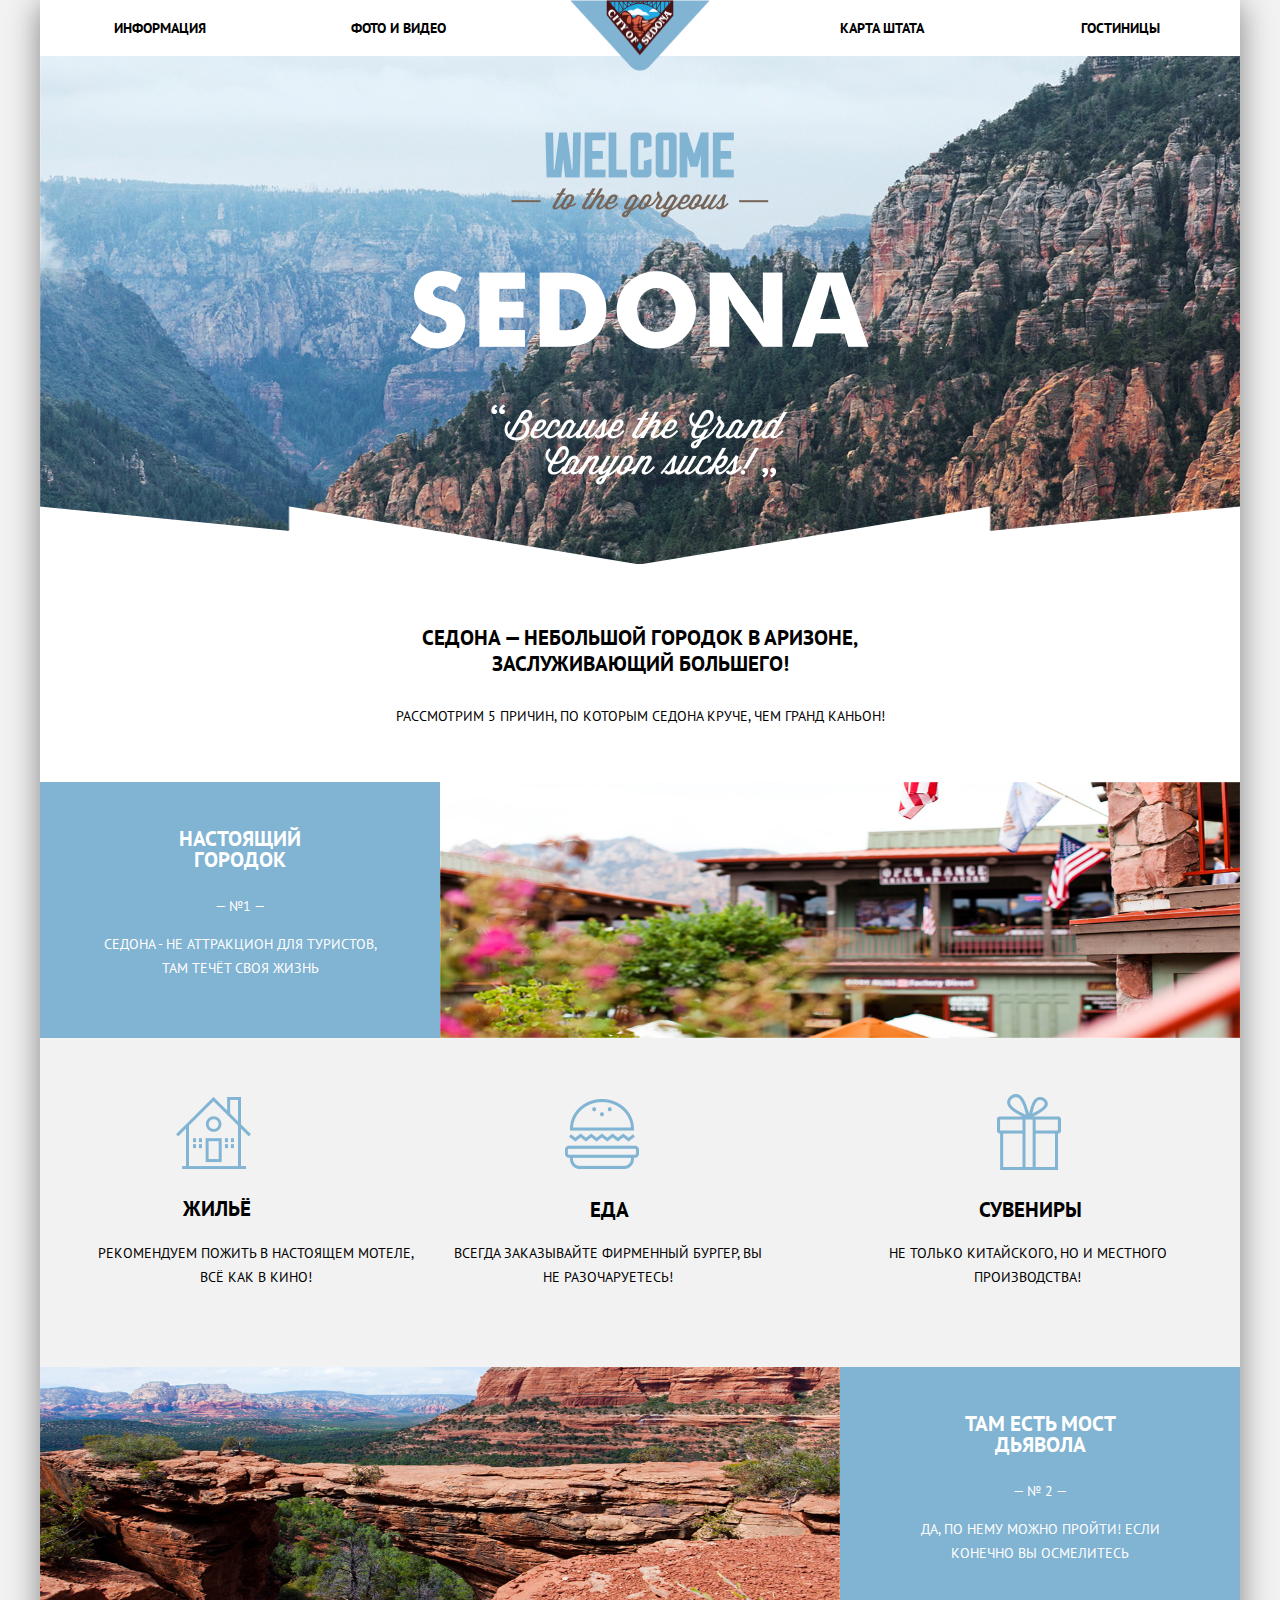
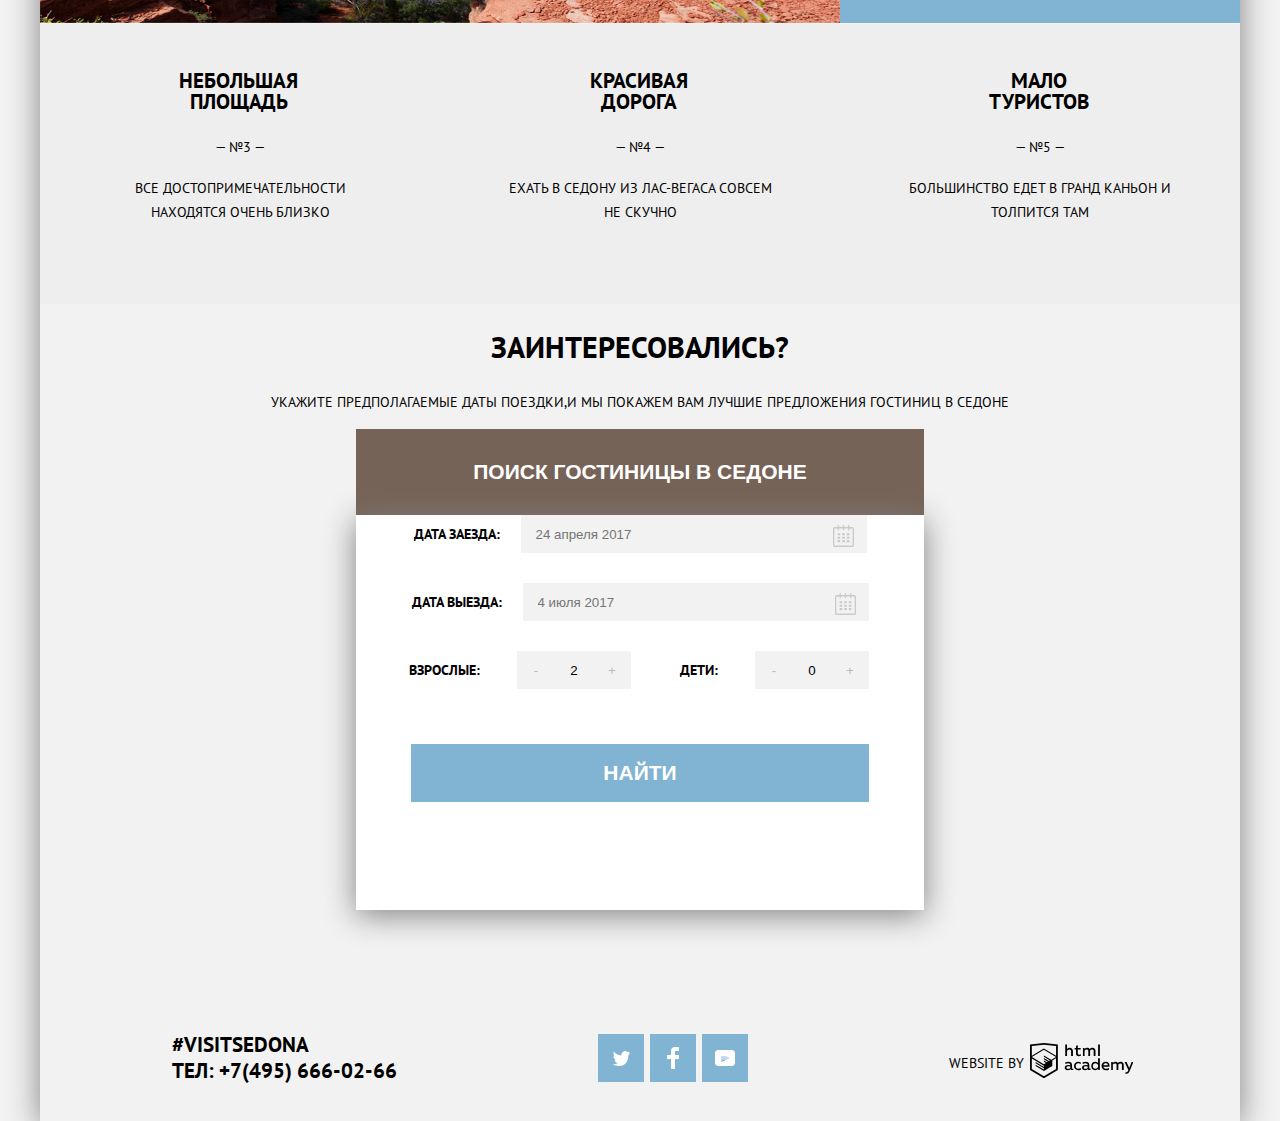
==== index.html @ 245c137d "4" ====
<!DOCTYPE html>
<html lang="ru">
  <head>
    <meta charset="utf-8">
    <title>Sedona</title>
    <link href="https://fonts.googleapis.com/css?family=PT+Sans&display=swap" rel="stylesheet"> 
    <link href="css/style.css" rel="stylesheet">
  </head>
  <body>
    <!-- Навигация сайта -->
    <header class="main-header">
      <nav class="main-navigation">
        <p class="main-logo">
        <a href="index.html">
          <img  src="img/logo.png" width="140" height="71" alt="Логотип Sedona">            
        </p>
        </a>
        <ul class="site-navigation">
          <li><a class="active-page-info" href="index.html">Информация</a></li>
          <li><a href="#">Фото и Видео</a></li>
          <li class="site-navigation-left"><a href="#">Карта Штата</a></li>
          <li><a href="hotels.html">Гостиницы</a></li>
          </div>
        </ul>
      </nav>  
    </header>
    <!-- Основная информация -->
    <main class="main-class">
          <div class="background-photo"></div>
          <div class="main-intro">
          <h1 class="features-info">Седона — небольшой городок в аризоне, заслуживающий большего!</h1>
            <h2>Рассмотрим 5 причин, по которым Седона круче, чем Гранд Каньон!</h2>             
          </div>
        <section class="features-list">
          <div class="features-item-text">
          <h3 class="features-item-title">Настоящий городок</h3>
          <span>— №1 —</span>  
          <p>Седона - не аттракцион для туристов, там течёт своя жизнь</p>                     
          </div>     
          <img src="img/city.jpg" width="800" height="256" alt="Фото города">          
        </section>  



        <div class="features-list1">
          <ul class="features-item1">
            <li>
              <img class="features-item-small-house" src="img/house.svg" width="75px" heigh="72px" alt="Картинка дома">
                <h3 class="features-item-house-title">Жильё</h3>
              <p class="features-item-house-text">Рекомендуем пожить в настоящем мотеле, всё как в кино!</p>               
            </li>
            <li>
              <img class="features-item-food" src="img/food.svg" width="74px" heigh="70px" alt="Картинка еды">
                <h3 class="features-item-food-title">Еда</h3>
              <p class="features-item-food-text">Всегда заказывайте фирменный бургер, вы не разочаруетесь!</p>                
            </li>
            <li>
              <img class="features-item-present" src="img/present.svg" width="64px" heigh="76px" alt="Картинка подарка">
                <h3 class="features-item-present-title">Сувениры</h3>
              <p class="features-item-present-text">не только китайского, но и местного производства!</p>                
            </li>
          </ul>        
        </div>




        
        <section class="features-list">
          <img src="img/canyon.jpg" width="800" height="256" alt="Фото каньона">
          <div class="features-item-text">
             <h3 class="features-item-title">Там есть мост дьявола</h3>
            <span>— № 2 —</span>
          <p>Да, по нему можно пройти! если конечно вы осмелитесь</p>            
          </div>
        </section>
        <div class="features-list2">
          <ul class="features-item2">
            <li>
              <h3>Небольшая площадь</h3>
                <span>— №3 —</span>
              <p>Все достопримечательности находятся очень близко</p>              
            </li>
            <li>
              <h3>Красивая дорога</h3>
                <span>— №4 —</span>
              <p>Ехать в Седону из Лас-Вегаса совсем не скучно</p>              
            </li>
            <li>
              <h3>Мало туристов</h3>
                <span>— №5 —</span>
              <p>Большинство едет в Гранд Каньон и толпится там</p>               
            </li>
          </ul>
        </div>
        <div class="discription">
          <h2 class="search-text-main">Заинтересовались?</h2>
            <p class="search-text">Укажите предполагаемые даты поездки,и мы покажем вам лучшие предложения гостиниц в Седоне</p>               
        </div>
      <!-- Секция формы -->
      <button id="search" class="search-button" type="button">Поиск гостиницы в Седоне</button>        
      <section class="search-block">
        <form class="search-form" action="https://echo.htmlacademy.ru" method="post">
            <div class="date-selector">
            <label for="entry-date">Дата заезда:</label>
          <div class="input-with-calendar">
          <input class="style-date" id="entry-date" type="text" name="entry-date" placeholder="24 апреля 2017" required>  
            <button class="calendar-button" type="button">
              <svg xmlns="http://www.w3.org/2000/svg" width="21" height="22" viewBox="0 0 21 22">
                <path d="M19.251 2.025h-2.845V.648c0-.381-.294-.689-.656-.689-.363 0-.656.308-.656.689v1.377h-3.938V.648c0-.381-.294-.689-.655-.689-.363 0-.657.308-.657.689v1.377H5.906V.648c0-.381-.294-.689-.656-.689-.363 0-.657.308-.657.689v1.377H1.75C.784 2.025 0 2.847 0 3.862v16.302C0 21.179.784 22 1.75 22h17.501c.966 0 1.749-.821 1.749-1.836V3.862c0-1.015-.783-1.837-1.749-1.837zm.437 18.139a.448.448 0 0 1-.437.459H1.75a.45.45 0 0 1-.438-.459V3.862a.45.45 0 0 1 .438-.459h2.844v1.378c0 .381.294.689.657.689.362 0 .656-.308.656-.689V3.403h3.938v1.378c0 .381.294.689.657.689.361 0 .655-.308.655-.689V3.403h3.938v1.378c0 .381.293.689.656.689.362 0 .656-.308.656-.689V3.403h2.845c.241 0 .437.206.437.459v16.302z"/>
                <path d="M4.594 8.225h2.625v2.066H4.594zM4.594 11.668h2.625v2.067H4.594zM4.594 15.112h2.625v2.066H4.594zM9.188 15.112h2.625v2.066H9.188zM9.188 11.668h2.625v2.067H9.188zM9.188 8.225h2.625v2.066H9.188zM13.781 15.112h2.625v2.066h-2.625zM13.781 11.668h2.625v2.067h-2.625zM13.781 8.225h2.625v2.066h-2.625z"/>
              </svg>
             </button>                
          </div>        
          </div>       
          <div class="date-selector">
            <label for="exit-date">Дата выезда:</label>
            <div class="input-with-calendar">
            <input class="style-date" id="exit-date" type="text" name="exit-date" placeholder="4 июля 2017" required>
            <button class="calendar-button" type="button">
              <svg xmlns="http://www.w3.org/2000/svg" width="21" height="22" viewBox="0 0 21 22">
                <path d="M19.251 2.025h-2.845V.648c0-.381-.294-.689-.656-.689-.363 0-.656.308-.656.689v1.377h-3.938V.648c0-.381-.294-.689-.655-.689-.363 0-.657.308-.657.689v1.377H5.906V.648c0-.381-.294-.689-.656-.689-.363 0-.657.308-.657.689v1.377H1.75C.784 2.025 0 2.847 0 3.862v16.302C0 21.179.784 22 1.75 22h17.501c.966 0 1.749-.821 1.749-1.836V3.862c0-1.015-.783-1.837-1.749-1.837zm.437 18.139a.448.448 0 0 1-.437.459H1.75a.45.45 0 0 1-.438-.459V3.862a.45.45 0 0 1 .438-.459h2.844v1.378c0 .381.294.689.657.689.362 0 .656-.308.656-.689V3.403h3.938v1.378c0 .381.294.689.657.689.361 0 .655-.308.655-.689V3.403h3.938v1.378c0 .381.293.689.656.689.362 0 .656-.308.656-.689V3.403h2.845c.241 0 .437.206.437.459v16.302z"/>
                <path d="M4.594 8.225h2.625v2.066H4.594zM4.594 11.668h2.625v2.067H4.594zM4.594 15.112h2.625v2.066H4.594zM9.188 15.112h2.625v2.066H9.188zM9.188 11.668h2.625v2.067H9.188zM9.188 8.225h2.625v2.066H9.188zM13.781 15.112h2.625v2.066h-2.625zM13.781 11.668h2.625v2.067h-2.625zM13.781 8.225h2.625v2.066h-2.625z"/>
              </svg>
            </button> 
            </div>
          </div>
        <div class="counter">
          <label for="adult">Взрослые:</label>
        <div class="adult">       
          <div class="input-with-button">
            <button class="button-minus" type="button">-</button> 
            <input id="adult" type="text" name="adult" value="2">
            <button class="button-plus" type="button">+</button>
          </div>
        </div>  
          <label for="kids">Дети:</label>
        <div class="kids">
          <div class="input-with-button">
            <button class="button-minus" type="button">-</button>
            <input id="kids" type="text" name="kids" value="0">
            <button class="button-plus" type="button">+</button>            
          </div>
        </div>
        </div>
          <button class="submit-search" type="submit">Найти</button>
        </form>
          <div id="map" class="map">
          <iframe src="https://www.google.com/maps/embed?pb=!1m18!1m12!1m3!1d52388.716842047914!2d-111.
          78628234995433!3d34.84881916593517!2m3!1f0!2f0!3f0!3m2!1i1024!2i768!4f13.1!3m3!1m2!1s0x872da132f942b00d%3A0
          x5548c523fa6c8efd!2sSedona%2C%20AZ%2086336%2C%20USA!5e0!3m2!1sen!2sru!4v1580076310050!5m2!1sen!2sru" 
          width="1200" height="473" frameborder="0" style="border:0;" allowfullscreen=""></iframe>
        </div>
      </section>
    </main>
    <footer class="footer-info">  
      <p class="main-information">
        <span>#visitsedona</span>
        <span>Тел: +7(495) 666-02-66</span>        
      </p>    
      <ul class="social-buttons">
        <li>
          <a class="social-button-tw" href="https://twitter.com/">
            <svg xmlns="http://www.w3.org/2000/svg" xmlns:xlink="http://www.w3.org/1999/xlink" width="17" height="15" viewBox="0 0 17 15">
              <path d="M10.95.144c1.685-.496 2.984.27 3.577 1.179.673-.231 1.331-.481 2.011-.708a2.345 2.345 0 0 1-.857 1.768c.685.17 1.304-.491 1.304-.491-.169 1-1.006 1.788-1.563 2.024-.231 6.75-3.175 11.217-10.077 11.082h-.446c-.41 0-4.164-.46-4.898-1.887 2.271.196 3.893-.422 4.693-1.177-.96-.3-2.679-.477-2.979-2.95.349.106.564.228 1.19.119C1.705 8.247.374 7.53.448 5.33c.285.328 1.067.536 1.34.472C1.085 5.561-.182 2.442.894.85c1.818 1.854 3.735 3.606 7.152 3.773C8.254 2.33 9.183.793 10.95.144z"/>
            </svg>
          </a>         
        </li>
        <li>
          <a class="social-button-fb" href="https://facebook.com/">
            <svg xmlns="http://www.w3.org/2000/svg" width="12" height="22" viewBox="0 0 12 22">
              <path d="M12 4V0H8a4 4 0 0 0-4 4v4H0v4h4v10h4V12h4V8H8V4h4z"/>
            </svg>
          </a>        
        </li>
        <li>
          <a class="social-button-yt" href="https://youtube.com/">
            <svg xmlns="http://www.w3.org/2000/svg" xmlns:xlink="http://www.w3.org/1999/xlink" width="20" height="16" viewBox="0 0 20 16">
              <image width="20" height="16" overflow="visible" xlink:href="youtube.png"/>
              <path d="M17 0H3C1.35 0 0 1.35 0 3v10c0 1.65 1.35 3 3 3h14c1.65 0 3-1.35 3-3V3c0-1.65-1.35-3-3-3zM6.027 11.998V4.002L15.014 8l-8.987 3.998z"/>
            </svg>
          </a>        
        </li>
      </ul>
      <p class="copyright-info">website by
      <a class="copyright" href="https://htmlacademy.ru/">
      <button class="copyright-logo" type="button">
        <svg xmlns="http://www.w3.org/2000/svg" data-name="Layer 1" viewBox="0 0 113 39">
          <path fill="#fffff" d="M46.84 28.22a2.07 2.07 0 0 0 .58-.11v1.4a3.41 3.41 0 0 1-1.24.22 1.75 1.75 0 0 1-1.75-1 5.08 5.08 0 0 1-3.3 1.13c-1.59 0-3.06-.87-3.06-2.68 0-2.24 2.08-2.93 3.9-2.93a11.63 11.63 0 0 1 2.28.26v-.31c0-1.09-.8-1.86-2.3-1.86a7.79 7.79 0 0 0-3.15.67v-1.79a10.72 10.72 0 0 1 3.35-.58c2.48 0 4 1.18 4 3.83v3.14a.57.57 0 0 0 .69.61zm-6.76-1.19a1.42 1.42 0 0 0 1.64 1.29 3.56 3.56 0 0 0 2.53-1v-1.51a10.21 10.21 0 0 0-1.9-.22c-1.1.01-2.27.35-2.27 1.45zM53.06 20.62a5.29 5.29 0 0 1 2.7.67v1.79a4.28 4.28 0 0 0-2.42-.73 2.89 2.89 0 1 0 0 5.76 5.26 5.26 0 0 0 2.55-.67v1.8a6.58 6.58 0 0 1-2.9.6 4.42 4.42 0 0 1-4.72-4.54 4.54 4.54 0 0 1 4.79-4.68zM65.84 28.22a2.07 2.07 0 0 0 .58-.11v1.4a3.41 3.41 0 0 1-1.24.22 1.75 1.75 0 0 1-1.75-1 5.08 5.08 0 0 1-3.3 1.13c-1.59 0-3.06-.87-3.06-2.68 0-2.24 2.08-2.93 3.9-2.93a11.63 11.63 0 0 1 2.28.26v-.31c0-1.09-.8-1.86-2.3-1.86a7.79 7.79 0 0 0-3.15.67v-1.79a10.72 10.72 0 0 1 3.35-.58c2.48 0 4 1.18 4 3.83v3.14a.57.57 0 0 0 .69.61zm-6.76-1.19a1.42 1.42 0 0 0 1.64 1.29 3.56 3.56 0 0 0 2.53-1v-1.51a10.21 10.21 0 0 0-1.9-.22c-1.11.01-2.27.35-2.27 1.45zM76.67 16.85v12.76h-1.76v-1.39a4.07 4.07 0 0 1-3.35 1.62 4.62 4.62 0 0 1 0-9.22 4 4 0 0 1 3.15 1.37v-5.14h2zm-4.76 5.48a2.9 2.9 0 0 0 0 5.8 3 3 0 0 0 2.79-1.84v-2.13a3.06 3.06 0 0 0-2.79-1.83zM82.99 20.62c3.48 0 4.68 2.81 4.12 5.34h-6.58c.22 1.57 1.75 2.22 3.35 2.22a6.41 6.41 0 0 0 2.77-.62v1.68a7.5 7.5 0 0 1-3.14.6c-2.68 0-5-1.53-5-4.61a4.39 4.39 0 0 1 4.48-4.61zm.09 1.62a2.39 2.39 0 0 0-2.57 2.26h4.85a2.06 2.06 0 0 0-2.28-2.26zM89.1 29.61v-8.75h1.73v1.09a4 4 0 0 1 2.92-1.33 3 3 0 0 1 2.73 1.4 4.33 4.33 0 0 1 3.06-1.4 3.21 3.21 0 0 1 3.32 3.52v5.47h-2V24.2a1.67 1.67 0 0 0-1.73-1.84 2.94 2.94 0 0 0-2.17 1.18V29.61h-2V24.2a1.67 1.67 0 0 0-1.73-1.84 3.11 3.11 0 0 0-2.32 1.35v5.91h-2zM111.47 20.86h2l-4.1 9.93c-.95 2.28-2.19 3-3.52 3a5 5 0 0 1-1.15-.15v-1.66a3 3 0 0 0 .89.13c.95 0 1.66-.67 2.17-2l.18-.44-4.16-8.82h2.13l3 6.6zM40.66 1.53v5a4 4 0 0 1 2.83-1.2A3.41 3.41 0 0 1 47.1 8.9v5.41h-2V9.15a1.9 1.9 0 0 0-2-2.1 3.08 3.08 0 0 0-2.44 1.46v5.8h-2V1.53h2zM52.43 2.42v3.12h3.17v1.71h-3.17v4c0 1.15.53 1.53 1.66 1.53a4.71 4.71 0 0 0 1.77-.35v1.68a7.14 7.14 0 0 1-2.35.38 2.68 2.68 0 0 1-3-2.88V7.23h-1.6V5.52h1.57V2.88zM58.1 14.29V5.54h1.73v1.09a4 4 0 0 1 2.92-1.33 3 3 0 0 1 2.73 1.4 4.33 4.33 0 0 1 3.06-1.4 3.21 3.21 0 0 1 3.32 3.52v5.47h-2V8.88a1.67 1.67 0 0 0-1.73-1.84 2.94 2.94 0 0 0-2.17 1.18V14.29h-2V8.88a1.67 1.67 0 0 0-1.73-1.84 3.11 3.11 0 0 0-2.32 1.35v5.91h-2zM74.72 1.52h1.95v12.76h-1.95zM15.44.02h-.16L0 1.62v28l15.28 9.09 15.28-9.09v-28zm13.12 28.45l-13.28 7.9L2 28.47V16.99l13.22 7.87v1.43l-9.07-5.4v1.38l9.11 5.47v1.46l-9.1-5.42v1.38l9.11 5.47 9.19-5.5V19.22l4.1-2.45v11.67zm0-13.16l-3.65 2.14-1.68 1-8-4.76v1.38l6.84 4.07h-.06l-.15.09-1 .57-5.64-3.36v1.38l4.45 2.65-1.05.7-3.36-2v1.38l2.21 1.3-2.25 1.35-13.16-7.82 13.17-7.92zm0-1.39L15.21 6.05l-13.2 7.86V3.41l13.28-1.39 13.28 1.39v10.51z"/>
        </svg>
      </button>
      </a>  
      </p>
    </footer>
  </body>
</html>
---- css/style.css ----
body {
    margin: 0 auto;
    padding: 0;
    
    font-family: "PT Sans", Arial, sans-serif;
    font-size: 14px;
    line-height: 24px;
    font-weight: 400;
    color: black;
    text-transform: uppercase;
    background-color: white;
    text-align: center;
    width: 1200px;

    box-shadow: 0 5px 30px 0 gray;
    background-color: #f2f2f2;
  }

* {
    box-sizing: border-box;
}

a {
    text-decoration: none;
}

 /* Главная страница сайта */
 /* Навигация сайта */

.background-photo {
        min-height: 508px;
        background: url(../img/background-mask.png) no-repeat, url(../img/background-welcome.png) no-repeat, url(../img/background-photo.jpg) no-repeat;
        background-position: -2px 450px , 370px 76px , 0px -83px;
}

.main-navigation {
    font-size: 14px;
    line-height: 26px;
    color: black;
    font-weight: bold;
    background-color: white;
    text-align: center;
}

.main-navigation li {
    width: 239px;
    padding: 15px 20px;
    
}

.main-logo {
    position: absolute;
    margin: 0 auto;
    left: 0;
    right: 0;
    width: 140px;
}
.main-navigation,
.site-navigation {
    list-style: none;
}

.site-navigation {
    display: flex;
    padding: 0;
    margin: 0;
}

.site-navigation-left {
    margin-left: auto;
}

.main h1 {
    font-size: 21px;
    line-height: 26px;
    width: 440px;
    height: 48px;
    color: #333333;
}

.main h2 {
    font-size: 21px;
    font-weight: 700;
    line-height: 26px;
}

/* Навигация сайта */
.site-navigation a {
    color: #000000;
}

.site-navigation a:hover {
    color: #81b3d2;
}

.site-navigation a:active {
    color: rgba(0, 0, 0, 0.3);
}

.active-page-info:visited {
    color: #766357;
}

/* Список преимуществ */

.main-intro {
    display: flex;
    flex-direction: column;
    text-align: center;
    background-color: white;
    padding-top: 61px;
}

.main-intro h1 {
    font-size: 21px;
    line-height: 26px;
    font-weight: 700;
    width: 455px;
    margin-top: 0;
    margin-left:auto;
    margin-right: auto;
}

.main-intro h2 {
    font-size: 14px;
    line-height: 26px;
    font-weight: 400;
    margin-bottom: 53px;
}

/*
.features-info {
    display: block;
    font-size: 21px;
    font-weight: 700;
    line-height: 26px;
    text-align: center;
}
*/
/*
.hero h2 {
    font-size: 14px;
    font-weight: 400;
    line-height: 26px;
    margin-top: 38px;
    margin-bottom: 56px;
}

features-list
features-item


*/
.features-list ul {
    list-style:none;
}

.features-list .features-item {
    width: 1200px;
    min-height: 328px;
}

.features-list,
.features-item {
    display: flex;
    margin-left:auto;
    margin-right:auto;
    
    min-height: 257px;
}

.features-item1 .features-item-small-house {
    margin-top: 58px;
    margin-right: 35px;
}

.features-item1 .features-item-house-title {
    padding-right: 28px;
    padding-top: 1px;
    padding-left: 1px;
}

.features-item1 .features-item-house-text {
    padding-left: 50px;
    padding-top: 1px;
}

.features-item1 .features-item-food {
    margin-right: 95px;
    margin-top: 60px;
}

.features-item1 .features-item-food-title {
    padding-right: 87px;
    padding-top: 2px;
    padding-left: 6px;
}

.features-item1 .features-item-food-text {
    padding-right: 108px;
    padding-left: 25px;
}

.features-item1 .features-item-present {
    margin-right: 60px;
    margin-top: 55px;
}

.features-item1 .features-item-present-title {
    padding-left: 89px;
    padding-right: 146px;
    padding-top: 1px;
}

.features-item1 .features-item-present-text {
    padding-right: 65px;
    padding-left: 3px;;
}

.features-item {
    margin: 0;
    padding: 0;
}

.features-item h3 {
    font-size: 21px;
    line-height: 21px; 
}

.features-item-text {
    background-color: #81b3d2;
    color: white;
    width: 400px;
    height: 256px;
    padding: 53px 54px;

}

.features-item-title {
    margin: -7px auto;
    padding: 0;
    width: 200px;
}


.features-item-text h3 {
    font-size: 21px;
    font-weight: 700;
    line-height: 21px;
    margin-bottom: 24px;
}



.features-items li {
    width: 1200px;
    display: flex;
}

.features-list1 {
    display: flex;
    width: 1200px;
    min-height: 328px;    
}

.features-item1 {
    list-style: none;
    display: flex;

    margin: 0;
    padding: 0;
}

.features-item1 h3 {
    font-size: 21px;
    font-weight: 700;
    line-height: 21px;
    
}

.features-item1 ul {
    width: 400px;


}


.features-list2 {
    display: flex;
    width: 1200px;
    min-height: 256px;
    background-color: #eeeeee;    

}

.features-list2 ul{
    list-style: none;
    margin: 0 auto;
    padding-left: 0px;
    padding-right: 0px;

}

.features-item2 {
    display: flex;

}

.features-item2 li {
    width: 400px;
    min-height: 143px;
    padding-top: 50px;
    padding-bottom: 63px;
}

.features-list2 h3 {
    font-size: 21px;
    line-height: 21px;
    display: block;
    width: 125px;
    margin: -4px 136px 23px;
    padding: 0;
}

.features-item2 p {
    padding: 3px 65px;
}





/* Секция формы */
.search-block {
    font-weight: 700;
}

.search-button {
    color: white;
    font-size: 21px;
    font-weight: 700;
    line-height: 26px;
    background-color: #766357;
    width: 568px;
    height: 86px;
    border: none;
    cursor: pointer;
    text-transform: uppercase;
}

.search-button:hover {
    background-color: #604e43;
}

.search-button:active {
    background-color: #503e33;
}

.search-text-block {
    width: 1200px;
    text-align: center;
    
    padding-right: 400px;
    padding-left: 400px;
}

.search-text-main{
    font-size: 30px;
    font-weight: 700;
    line-height: 36px;

}

.search-text {
    font-size: 14px;
    line-height: 26px;
    font-weight: 400;
    padding-left: 20px;
    padding-right: 20px;
}

.submit-search {
    color: white;
    font-size: 21px;
    font-weight: 700;
    line-height: 26px;
    background-color: #81b3d2;
    border: none;
    margin-top: 55px;
    margin-right: 0px;
    margin-bottom: 0px;
    margin-left: 0px;
    padding-top: 16px;
    padding-bottom: 16px;
    width: 458px;
    height: 58px;
    cursor: pointer;
    text-transform: uppercase;
}

.submit-search:hover {
    background-color: #669ec0;
}

.submit-search:active {
    background-color: #5496bd;
}

/* Стилизация формы заезда выезда */
.style-date {
    background-color: #f2f2f2;
    cursor: pointer;
}

.style-date:hover {
    background-color: #ebebeb;
}

.style-date:focus {
    background-color: #ffffff;
}
/* Кнопки плюсов и минусов и секция формы  */
.search-form {
    box-shadow: 0 5px 30px 0 gray;
    width: 568px;
    min-height: 395px;
    margin: 0 auto;
    position: absolute;
    left: 0;
    right: 0;

    background-color:white;
}


.input-with-button {
    position: relative;
}

.input-with-button input {
    width: 38px;
    height: 38px;
    text-align: center;
    border: none;
    background-color: #f2f2f2;
}

.input-with-button input:hover {
    background-color: #ebebeb;
}

.input-with-button input:focus {
    background-color: #ffffff;
}

.input-with-button button {
    width: 38px;
    height: 38px;
    border: none;
    background-color: #f2f2f2;
    color: #bdbbbc;
    margin-left: -4px;
    margin-right: -4px;
}

.input-with-button button:hover {
    color: #000000;
}

.input-with-button button:active {
    color: #81b3d2;
}

.counter {
    display: flex;
    justify-content: flex-start;
    align-content: space-between;
    align-items: center;

}

.counter label {
    padding-right: 41px;
    margin-left: 53px;
}

.date-selector {
    display: flex;
    justify-content: center;
    align-items: baseline;
    margin-bottom: 30px;

}

.date-selector input {
    width: 346px;
    height: 38px;
    border: none;
    margin-left: 21px;  
    padding-left: 15px;
}

.date-selector input:focus {
    border: 2px solid #e5e5e5;
}

.input-with-calendar {
    position: relative;
}

.date-selector button {
    position: absolute;
    top: 9px;
    right: 19px;
}


/* Кнопки календаря */

.calendar-button {
    width: 21px;
    height: 22px;
    border: none;
    cursor: pointer;
    outline: none;
    background: transparent;
}

.calendar-button svg {
    fill: #cacaca;
}

.calendar-button:hover svg {
    fill: black;
}

.calendar-button:active svg { 
    fill: #81b3d2;
}

/* Футер */
.footer-info {
    width: 1200px;
    padding-left: 132px;
    padding-right: 101px;
    padding-top: 36px;
    padding-bottom: 36px;
    display: flex;
    justify-content: space-between; 
    align-items: center;
}

.main-information {
    font-size: 21px;
    font-weight: 700;
    line-height: 26px;
    
    display: flex;
    flex-direction: column;
    align-items: flex-start;
    margin: 0;
}

.copyright-info {
    display: flex;
    padding-top: 30px;
    padding: 0;
    margin: 0;
    align-items: center;
    padding-top: 10px;
}

/* Кнопка логотипа */

.copyright-logo {
    width: 115px;
    height: 41px;
    border: none;
    cursor: pointer;
    background: transparent;
}

.copyright-logo:hover svg {
    fill: #81b3d2;
}

.copyright-logo:active svg {
    fill: #bdbbbc;
}

/* Сошал кнопки  */

.social-buttons {
    list-style:none;
    padding: 0;
    margin: 0;
    display: flex;
    padding-top: 36px;
    
    padding: 0;
}

.social-button-tw {
    margin-right: 6px;
}

.social-button-fb {
    margin-right: 6px;
}

.social-button-tw, 
.social-button-fb,
.social-button-yt {
    display: inline-flex;
    justify-content: center;
    align-items: center;
    width: 46px;
    height: 48px;
    display: inline-flex;
    cursor: pointer;
    outline: none;
    background-color: #81b3d2;
}

.social-button-tw svg, 
.social-button-fb svg,
.social-button-yt svg { 
    fill: #ffffff;
}

.social-button-tw:hover, 
.social-button-fb:hover,
.social-button-yt:hover {
    background-color: #669ec0;
}

.social-button-tw:active, 
.social-button-fb:active,
.social-button-yt:active  {
    background-color: #5496bd;
}

.social-button-tw:active svg, 
.social-button-fb:active svg,
.social-button-yt:active svg {
    fill: #88b6d1;
}

/* Активная кнопка на странице отеля */

.site-navigation .active-page-hotel:active {
    color: #766357 ;
}

/* Страница с отелями */

/* Стиль активной страницы на которой находимся */

.active-page-hotel:visited {
    color: #766357;
}

/* Фильтр страницы гостиницы */

.filter-cursor {
    cursor: pointer;
}

.filter {
    display: flex;
    background:url(../img/hotel-background.png) center no-repeat;
    color: #fff;
    padding: 30px 6% 14px;
}

.filters input[type="checkbox"] {
    display: none;
}

.filter-options {
    display: flex;
    flex-direction: column;
    align-items: flex-start;
    padding-right: 115px;
    min-height: 217px;
    margin-left: 30px;
    
}

.filter-options label {
    position: relative;
    display: block;
    padding-bottom: 36px;
    padding-left: 13px;
}



.filter-input-checkbox:checked + label::before {
  content: "";

  position: absolute;

  width: 27px;
  height: 23px;
  
  left: -30px;

  background-image: url(../img/checkbox-on.svg);
  background-repeat: no-repeat;
}

.filter-input-checkbox + label::before {
    content: "";
    position: absolute;
  
    width: 27px;
    height: 23px;
  
    top: 0;
    left: -30px;
    background-image: url(../img/checkbox-off.svg);
    background-repeat: no-repeat;
  }

.visually-hidden:not(:focus):not(:active),
input[type="checkbox"].visually-hidden,
input[type="radio"].visually-hidden {
  position: absolute;

  width: 1px;
  height: 1px;
  margin: -1px;
  border: 0;
  padding: 0;

  white-space: nowrap;

  clip-path: inset(100%);
  clip: rect(0 0 0 0);
  overflow: hidden;
}

.results-filter {
    display: flex;
    align-items: center;
    border-bottom: 1px solid #e5e5e5;
}

.gradation {
    padding-top: 31px;
    font-size: 12px;
    font-weight: 400;
    line-height: 18px;
}

.result-gradation {
    font-size: 21px;
    line-height: 26px;
    padding-right: 49px;
    padding-left: 72px;
    padding-top: 31px;
}


/* Стилизация результатов */


.hotels a {
    text-decoration: none;
}

.hotels h3 {
    font-size: 21px;
    font-weight: 700;
    line-height: 26px;
    padding: 0;
    margin: 0;
    padding-left: 30px;

}

.hotels span {
    font-size: 14px;
    font-weight: 400;
    line-height: 21px;
}

.hotel-list {
    display: flex;
    padding-top: 30px;
    padding-bottom: 30px;
    padding-left: 72px;
    padding-right: 72px;
    border-bottom: 1px solid #e5e5e5;
}



.learn-more,
.reserved {
    padding-top: 3px;
    padding-right: 16px;
    padding-bottom: 3px;
    padding-left: 16px;
}

.learn-more {
    color: white;
    width: 110px;
    height: 27px;
    font-size: 14px;
    font-weight: 700;
    line-height: 21px;
    background-color: #81b3d2;
    margin-right: 6px;
}

.learn-more:hover {
    background-color: #669ec0;
}

.learn-more:active {
    background-color: #5496bd;
    color: rgba(255, 255, 255, 0.3);
}

.reserved {
    width: 142px;
    height: 27px;
    color: #ffffff;
    font-size: 14px;
    font-weight: 700;
    line-height: 21px;
    background-color: #766357;
}

.reserved:hover {
    background-color: #604e43;
}

.reserved:active {
    background-color: #503e33;
    color: rgba(255, 255, 255, 0.3);
}

.rating {
    background-color:#f2f2f2;
    color:#666;
    padding-top: 3px;
    padding-right: 13px;
    padding-bottom: 3px;
    padding-left: 13px;
}

/* Стилизация фильтров ( Найдено ) */
.gradation {
    font-size: 12px;
}

.price-gradation {
    color: #81b3d2;
    border-bottom: 1px dotted #d2d2d2;
    border-bottom-color:rgb(210, 210, 210);
    border-bottom-style: dotted;
    border-bottom-width: 1px;
    margin-left: 38px;
    margin-right: 38px;
}

.type-gradation,
.rating-gradation {
    color: rgba(0, 0, 0, 0.3);
    border-bottom: 1px dotted #d2d2d2;
    border-bottom-color:rgb(210, 210, 210);
    border-bottom-style: dotted;
    border-bottom-width: 1px;
    margin-right: 38px;
}

.price-gradation:hover,
.type-gradation:hover,
.rating-gradation:hover {
    color: #81b3d2;
}

.price-gradation:active,
.type-gradation:active,
.rating-gradation:active {
    color: #000000;
}



/* Стилизация поиска после Найдено  */

.hotel-title {
    color: #000000;
    cursor: pointer;
    font-weight: 700;
    font-size: 21px;
}

.hotel-title:hover {
    color: #81b3d2;
}

.hotel-title:active {
    color: rgba(0, 0, 0, 0.3);
}

.up-icon {
    border: none;
    cursor: pointer;
    outline: none;
    background: transparent;
}

.up-icon svg {
    fill: #cacaca;
}

.up-icon:hover svg {
    fill: black;
}

.up-icon:active svg {
    fill: #81b3d2;
}

.down-icon {
    border: none;
    cursor: pointer;
    outline: none;
    background: transparent;
}

.down-icon svg {
    fill: #cacaca;
}

.down-icon:hover svg {
    fill: black;
}

.down-icon:active svg {
    fill: #81b3d2;
}


.hotel-info {
    display: flex;
    flex-direction: column;
    justify-content: space-between;
    width: 350px;
    height: 90px;
    padding-left: 30px;
}

.hotel-title {
    display: flex;
    margin: 0;
}

.hotel-discription {
    display: flex;
    margin: 0;
}

.hotel-discription-right {
    padding-right: 29px;

}

.hotel-main-discription {
    display: flex;
    min-width:400px;
    min-height: 30px;
    margin: 0;
    padding-top: 3px;

}

.hotel-rating {
    display: flex;
    flex-direction: column;
    align-items: flex-end;
    justify-content: space-between;
    height: 90px;
    margin-left: auto;

    
}

.hotel-main-info {
    display: inline-block;
}


/* Фильтр  */

.filter-range {
    width: 330px;
    margin-top: 18px;
    margin-right: 74px;
    margin-bottom: 35px;
    margin-left: auto;
}

.filter-range-title {
    margin-bottom: 13px;
    font-size: 16px;
    font-weight: 700;
    line-height: 21px;
    text-align: left;
}

.price-controls {
    height: 32px;
    margin-bottom: 58px;

    font-size: 0;
    position: relative;
  
    border: 2px solid #ffffff;
    border-radius: 2px;

    display: flex;
    align-items: center;
  }

.price-controls label {
  display: inline-block;

  font-size: 14px;
  line-height: 21px;
  vertical-align: top;

  cursor: pointer;
}

.price-controls .min-price,
.price-controls .max-price {
  width: 157px;
  padding-left: 26px;
}

.price-controls input {
    width: 50px;
    margin: 0;
  
    color: inherit;
    font: inherit;
  
    background: none;
    border: none;
  }

.price-controls::after {
  content: "";
  position: absolute;
  top: 50%;
  left: 50%;
  transform: translate(-50%, -50%);

  width: 2px;
  height: 22px;

  background: #ffffff;
}

.range-controls {
    position: relative;
  
    margin-bottom: 32px;
}

.range-controls .scale {
    height: 2px;

    background: rgba(255, 255, 255, 0.3);
}

.range-controls .bar {
    width: 80%;
    height: 2px;
  
    background: #ffffff;
  }

.range-toggle {
  position: absolute;
  top: -9px;

  width: 20px;
  height: 20px;

  background: #ababab;
  border: 8px solid #ffffff;
  border-radius: 50%;
  box-shadow: 0 2px 1px 0 rgba(0, 1, 1, 0.2);
  cursor: pointer;
}

.range-toggle:hover {
    background: #1c4f80;
    width: 21px;
    height: 21px;
  }

.range-toggle-min {
    left: 0;
  }
  
  .range-toggle-max {
    left: 80%;
  }

  .btn-transparent {
    display: block;
    margin: 0 auto;
    padding: 6px 35px;
  
    font-size: 14px;
    line-height: 20px;
    color: #ffffff;
    text-transform: uppercase;
  
    background: transparent;
    border: 2px solid #ffffff;
    border-radius: 2px;
    cursor: pointer;
  }

  .btn-transparent:hover {
    color: #000000;
  
    background: #ffffff;
  }
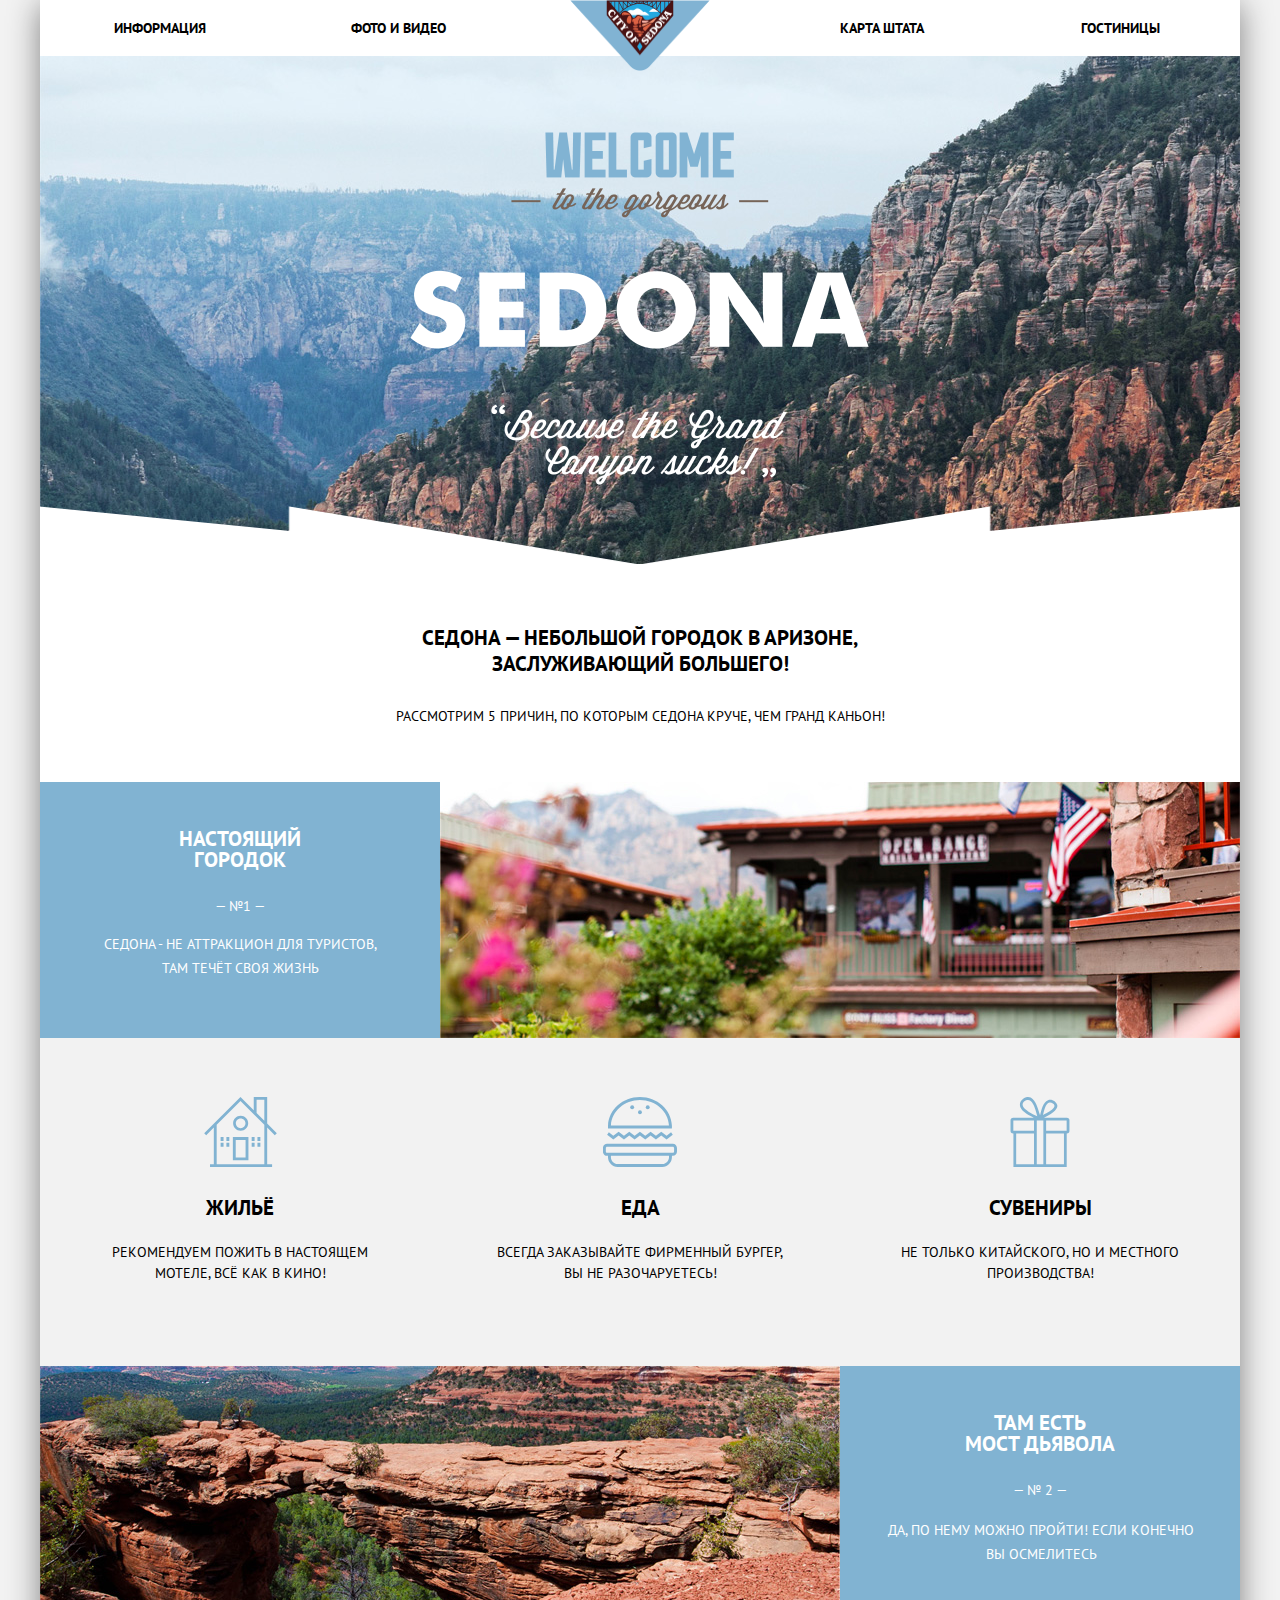
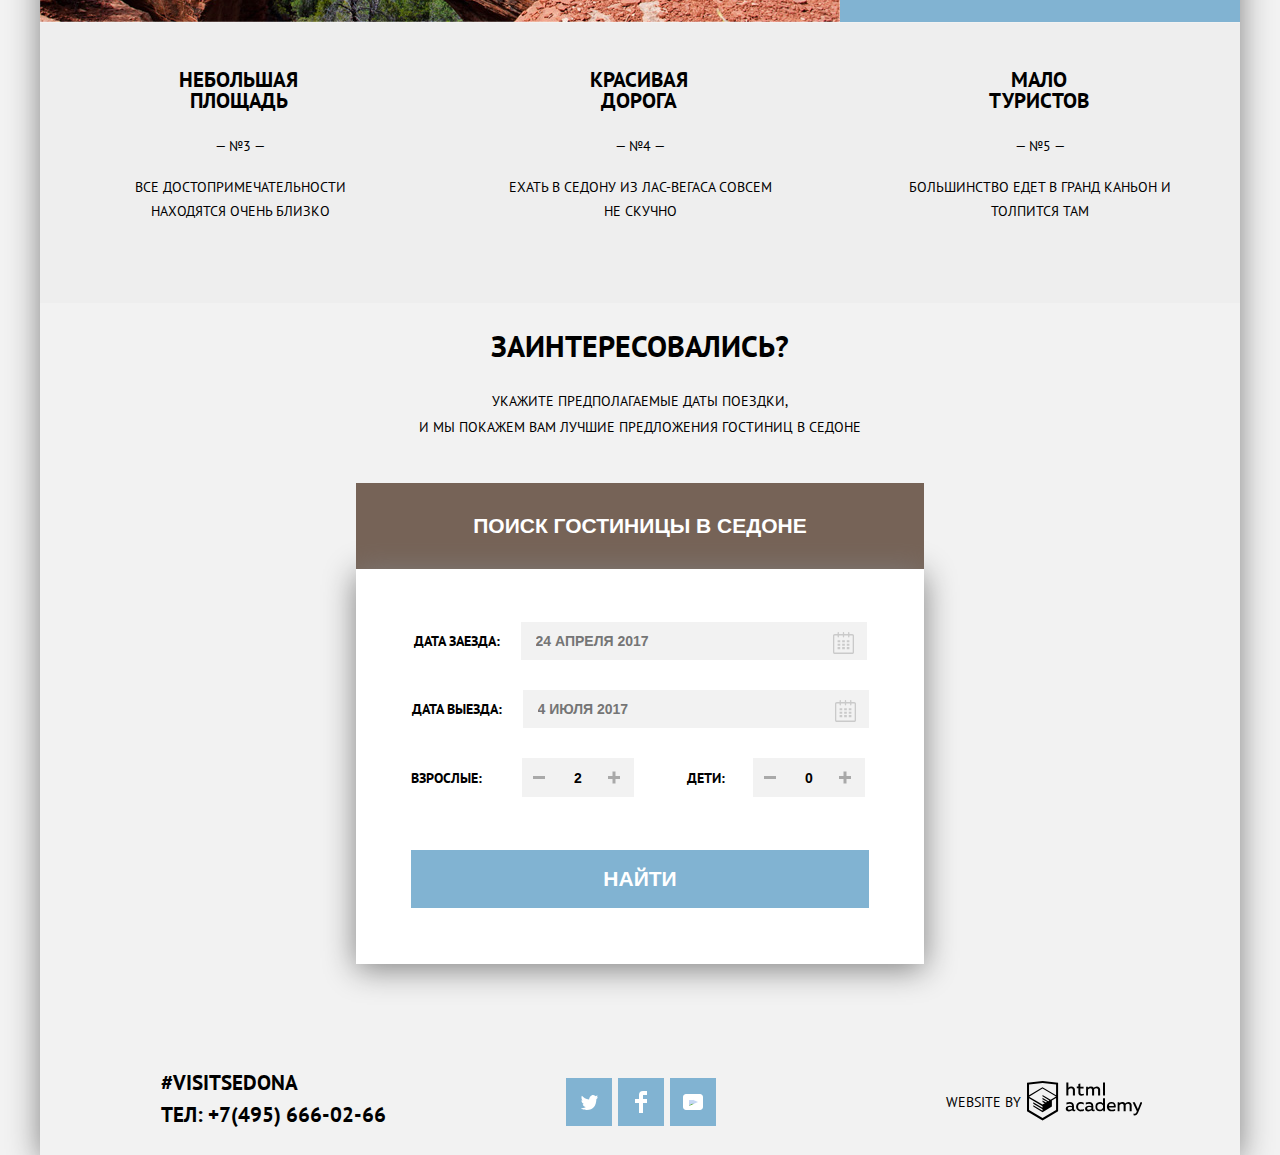
==== commit 4e0f8121: "пп" ====
--- a/index.html
+++ b/index.html
@@ -25,6 +25,7 @@
       </nav>  
     </header>
     <!-- Основная информация -->
+    
     <main class="main-class">
           <div class="background-photo"></div>
           <div class="main-intro">
@@ -42,25 +43,25 @@
 
 
 
-        <div class="features-list1">
-          <ul class="features-item1">
-            <li>
-              <img class="features-item-small-house" src="img/house.svg" width="75px" heigh="72px" alt="Картинка дома">
-                <h3 class="features-item-house-title">Жильё</h3>
-              <p class="features-item-house-text">Рекомендуем пожить в настоящем мотеле, всё как в кино!</p>               
+ 
+          <ul class="features-items">
+            <li class="features-item">
+              <img class="features-item-small-house" src="img/house.svg" width="75px" height="72px" alt="Картинка дома">
+              <h3 class="features-item-house-title">Жильё</h3>
+              <p class="features-item-house-text">Рекомендуем пожить в настоящем мотеле, всё как в кино!</p>
             </li>
-            <li>
-              <img class="features-item-food" src="img/food.svg" width="74px" heigh="70px" alt="Картинка еды">
-                <h3 class="features-item-food-title">Еда</h3>
-              <p class="features-item-food-text">Всегда заказывайте фирменный бургер, вы не разочаруетесь!</p>                
+            <li class="features-item">
+              <img class="features-item-food" src="img/food.svg" width="74px" height="70px" alt="Картинка еды">
+              <h3 class="features-item-food-title">Еда</h3>
+              <p class="features-item-food-text">Всегда заказывайте фирменный бургер, вы не разочаруетесь!</p>
             </li>
-            <li>
-              <img class="features-item-present" src="img/present.svg" width="64px" heigh="76px" alt="Картинка подарка">
-                <h3 class="features-item-present-title">Сувениры</h3>
-              <p class="features-item-present-text">не только китайского, но и местного производства!</p>                
+            <li class="features-item">
+              <img class="features-item-present" src="img/present.svg" width="64px" height="76px" alt="Картинка подарка">
+              <h3 class="features-item-present-title">Сувениры</h3>
+              <p class="features-item-present-text">не только китайского, но и местного производства!</p>
             </li>
-          </ul>        
-        </div>
+          </ul>       
+
 
 
 
@@ -69,9 +70,9 @@
         <section class="features-list">
           <img src="img/canyon.jpg" width="800" height="256" alt="Фото каньона">
           <div class="features-item-text">
-             <h3 class="features-item-title">Там есть мост дьявола</h3>
+             <h3 class="features-item-title">Там есть <br> мост дьявола</h3>
             <span>— № 2 —</span>
-          <p>Да, по нему можно пройти! если конечно вы осмелитесь</p>            
+          <p class="features-item-paragraph">Да, по нему можно пройти! если конечно вы осмелитесь</p>            
           </div>
         </section>
         <div class="features-list2">
@@ -95,10 +96,10 @@
         </div>
         <div class="discription">
           <h2 class="search-text-main">Заинтересовались?</h2>
-            <p class="search-text">Укажите предполагаемые даты поездки,и мы покажем вам лучшие предложения гостиниц в Седоне</p>               
+            <p class="search-text">Укажите предполагаемые даты поездки,<br>и мы покажем вам лучшие предложения гостиниц в Седоне</p>               
         </div>
       <!-- Секция формы -->
-      <button id="search" class="search-button" type="button">Поиск гостиницы в Седоне</button>        
+        <button id="search" class="search-button" type="button">Поиск гостиницы в Седоне</button>
       <section class="search-block">
         <form class="search-form" action="https://echo.htmlacademy.ru" method="post">
             <div class="date-selector">
@@ -128,18 +129,18 @@
         <div class="counter">
           <label for="adult">Взрослые:</label>
         <div class="adult">       
-          <div class="input-with-button">
-            <button class="button-minus" type="button">-</button> 
+          <div class="with-control">
+            <button class="btn btn-minus"></button> 
             <input id="adult" type="text" name="adult" value="2">
-            <button class="button-plus" type="button">+</button>
+            <button class="btn btn-plus"></button>
           </div>
         </div>  
-          <label for="kids">Дети:</label>
+          <label class="counter-label-kids" for="kids">Дети:</label>
         <div class="kids">
-          <div class="input-with-button">
-            <button class="button-minus" type="button">-</button>
+          <div class="with-control">
+            <button class="btn btn-minus"></button>
             <input id="kids" type="text" name="kids" value="0">
-            <button class="button-plus" type="button">+</button>            
+            <button class="btn btn-plus"></button>            
           </div>
         </div>
         </div>
@@ -155,8 +156,8 @@
     </main>
     <footer class="footer-info">  
       <p class="main-information">
-        <span>#visitsedona</span>
-        <span>Тел: +7(495) 666-02-66</span>        
+        <span class="main-information1">#visitsedona</span>
+        <span class="main-information2">Тел: +7(495) 666-02-66</span>        
       </p>    
       <ul class="social-buttons">
         <li>
--- a/css/style.css
+++ b/css/style.css
@@ -128,29 +128,6 @@
     margin-bottom: 53px;
 }
 
-/*
-.features-info {
-    display: block;
-    font-size: 21px;
-    font-weight: 700;
-    line-height: 26px;
-    text-align: center;
-}
-*/
-/*
-.hero h2 {
-    font-size: 14px;
-    font-weight: 400;
-    line-height: 26px;
-    margin-top: 38px;
-    margin-bottom: 56px;
-}
-
-features-list
-features-item
-
-
-*/
 .features-list ul {
     list-style:none;
 }
@@ -167,54 +144,6 @@
     margin-right:auto;
     
     min-height: 257px;
-}
-
-.features-item1 .features-item-small-house {
-    margin-top: 58px;
-    margin-right: 35px;
-}
-
-.features-item1 .features-item-house-title {
-    padding-right: 28px;
-    padding-top: 1px;
-    padding-left: 1px;
-}
-
-.features-item1 .features-item-house-text {
-    padding-left: 50px;
-    padding-top: 1px;
-}
-
-.features-item1 .features-item-food {
-    margin-right: 95px;
-    margin-top: 60px;
-}
-
-.features-item1 .features-item-food-title {
-    padding-right: 87px;
-    padding-top: 2px;
-    padding-left: 6px;
-}
-
-.features-item1 .features-item-food-text {
-    padding-right: 108px;
-    padding-left: 25px;
-}
-
-.features-item1 .features-item-present {
-    margin-right: 60px;
-    margin-top: 55px;
-}
-
-.features-item1 .features-item-present-title {
-    padding-left: 89px;
-    padding-right: 146px;
-    padding-top: 1px;
-}
-
-.features-item1 .features-item-present-text {
-    padding-right: 65px;
-    padding-left: 3px;;
 }
 
 .features-item {
@@ -250,8 +179,6 @@
     margin-bottom: 24px;
 }
 
-
-
 .features-items li {
     width: 1200px;
     display: flex;
@@ -284,11 +211,10 @@
 
 }
 
-
 .features-list2 {
     display: flex;
     width: 1200px;
-    min-height: 256px;
+    min-height: 257px;
     background-color: #eeeeee;    
 
 }
@@ -326,25 +252,21 @@
     padding: 3px 65px;
 }
 
-
-
-
-
 /* Секция формы */
 .search-block {
     font-weight: 700;
 }
 
 .search-button {
-    color: white;
+    width: 568px;
+    padding: 30px 0;
+    background-color:#766357;
+    border: none;
+    color:#fff;
+    line-height: 26px;
+    cursor: pointer;
     font-size: 21px;
     font-weight: 700;
-    line-height: 26px;
-    background-color: #766357;
-    width: 568px;
-    height: 86px;
-    border: none;
-    cursor: pointer;
     text-transform: uppercase;
 }
 
@@ -377,6 +299,7 @@
     font-weight: 400;
     padding-left: 20px;
     padding-right: 20px;
+    
 }
 
 .submit-search {
@@ -386,7 +309,7 @@
     line-height: 26px;
     background-color: #81b3d2;
     border: none;
-    margin-top: 55px;
+    margin-top: 53px;
     margin-right: 0px;
     margin-bottom: 0px;
     margin-left: 0px;
@@ -409,11 +332,13 @@
 /* Стилизация формы заезда выезда */
 .style-date {
     background-color: #f2f2f2;
+    
     cursor: pointer;
 }
 
 .style-date:hover {
     background-color: #ebebeb;
+    
 }
 
 .style-date:focus {
@@ -428,10 +353,10 @@
     position: absolute;
     left: 0;
     right: 0;
+    padding-top: 53px;
 
     background-color:white;
 }
-
 
 .input-with-button {
     position: relative;
@@ -480,9 +405,16 @@
 }
 
 .counter label {
-    padding-right: 41px;
-    margin-left: 53px;
-}
+    padding-left: 55px;
+    padding-right: 40px;
+}
+
+.counter-label-kids {
+    margin-left: 70px;
+    margin-right: -12px;
+}
+
+
 
 .date-selector {
     display: flex;
@@ -498,6 +430,11 @@
     border: none;
     margin-left: 21px;  
     padding-left: 15px;
+    font-size: 14px;
+    line-height: 26px;
+    color: #000000;
+    font-weight: 700;
+    text-transform: uppercase;
 }
 
 .date-selector input:focus {
@@ -541,13 +478,28 @@
 /* Футер */
 .footer-info {
     width: 1200px;
+    min-height: 106px;
+    /*
     padding-left: 132px;
     padding-right: 101px;
     padding-top: 36px;
     padding-bottom: 36px;
-    display: flex;
+    */
+    display: flex;
+    /*
     justify-content: space-between; 
+    */
     align-items: center;
+}
+
+.main-information1 {
+    padding-left: 121px;
+    padding-bottom: 6px;
+}
+
+.main-information2 {
+    padding-left: 121px;
+    padding-bottom: 6px;
 }
 
 .main-information {
@@ -567,14 +519,14 @@
     padding: 0;
     margin: 0;
     align-items: center;
-    padding-top: 10px;
+    padding-left: 230px;
 }
 
 /* Кнопка логотипа */
 
 .copyright-logo {
-    width: 115px;
-    height: 41px;
+    width: 127px;
+    height: 50px;
     border: none;
     cursor: pointer;
     background: transparent;
@@ -598,6 +550,7 @@
     padding-top: 36px;
     
     padding: 0;
+    padding-left: 180px;
 }
 
 .social-button-tw {
@@ -668,10 +621,18 @@
 
 .filter {
     display: flex;
-    background:url(../img/hotel-background.png) center no-repeat;
+    background: url(../img/hotel-background.png) center no-repeat;
     color: #fff;
-    padding: 30px 6% 14px;
-}
+    padding-left: 72px;
+    padding-top: 0;
+    padding-right: 74px;
+    padding-bottom: 0;
+    min-height: 220px;
+    margin-top: -1px;
+}
+
+
+
 
 .filters input[type="checkbox"] {
     display: none;
@@ -681,16 +642,36 @@
     display: flex;
     flex-direction: column;
     align-items: flex-start;
-    padding-right: 115px;
-    min-height: 217px;
-    margin-left: 30px;
+    padding-right: 0px;
+    min-height: 0px;
+    padding-left: 0px;
+    padding-top: 0px;
     
 }
 
 .filter-options label {
     position: relative;
     display: block;
-    padding-bottom: 36px;
+    padding-bottom: 20px;
+    padding-left: 13px;
+}
+
+
+.filter-options2 {
+    display: flex;
+    flex-direction: column;
+    align-items: flex-start;
+    padding-right: 0px;
+    min-height: 0px;
+    padding-left: 0px;
+    padding-top: 0px;
+    
+}
+
+.filter-options2 label {
+    position: relative;
+    display: block;
+    padding-bottom: 20px;
     padding-left: 13px;
 }
 
@@ -745,21 +726,23 @@
     display: flex;
     align-items: center;
     border-bottom: 1px solid #e5e5e5;
+    padding-top: 16px;
+    padding-bottom: 15px;
 }
 
 .gradation {
-    padding-top: 31px;
+    padding-top: 0px;;
     font-size: 12px;
     font-weight: 400;
     line-height: 18px;
 }
 
 .result-gradation {
-    font-size: 21px;
-    line-height: 26px;
+    font-size: 17px;
+    line-height: 14px;
     padding-right: 49px;
     padding-left: 72px;
-    padding-top: 31px;
+
 }
 
 
@@ -865,7 +848,11 @@
     border-bottom-style: dotted;
     border-bottom-width: 1px;
     margin-left: 38px;
-    margin-right: 38px;
+    margin-right: 29px;
+}
+
+.rating-gradation {
+    margin-left: 30px;
 }
 
 .type-gradation,
@@ -875,7 +862,6 @@
     border-bottom-color:rgb(210, 210, 210);
     border-bottom-style: dotted;
     border-bottom-width: 1px;
-    margin-right: 38px;
 }
 
 .price-gradation:hover,
@@ -914,6 +900,8 @@
     cursor: pointer;
     outline: none;
     background: transparent;
+    margin-left: 492px;
+
 }
 
 .up-icon svg {
@@ -933,6 +921,7 @@
     cursor: pointer;
     outline: none;
     background: transparent;
+    margin-left: -6px;
 }
 
 .down-icon svg {
@@ -952,25 +941,39 @@
     display: flex;
     flex-direction: column;
     justify-content: space-between;
-    width: 350px;
-    height: 90px;
+    width: 290px;
+    height: 89px;
     padding-left: 30px;
 }
 
 .hotel-title {
     display: flex;
     margin: 0;
+    margin-top: -7px;
+}
+
+.motel-price {
+    padding-left: 35px;
+}
+
+.apartment-price {
+    padding-left: 21px;
 }
 
 .hotel-discription {
     display: flex;
     margin: 0;
 }
+
 
 .hotel-discription-right {
     padding-right: 29px;
-
-}
+}
+
+.hotel-discription-right-apartment {
+    padding-left: 0px;
+}
+
 
 .hotel-main-discription {
     display: flex;
@@ -979,6 +982,10 @@
     margin: 0;
     padding-top: 3px;
 
+}
+
+.discription {
+    margin-bottom: 43px;
 }
 
 .hotel-rating {
@@ -1003,7 +1010,7 @@
     width: 330px;
     margin-top: 18px;
     margin-right: 74px;
-    margin-bottom: 35px;
+
     margin-left: auto;
 }
 
@@ -1136,4 +1143,97 @@
     color: #000000;
   
     background: #ffffff;
+  }
+
+
+
+
+  .features-items {
+    display: flex;
+    padding: 0;
+    margin: 0;
+  }
+  
+  .features-item {
+    flex-direction: column;
+    align-items: center;
+    padding: 58px 48px 82px 48px;
+  }
+  
+  .features-item img {
+    margin-bottom: 30px;
+    max-height: 70px;
+  }
+  
+  .features-item h3 {
+    margin: 0 0 24px 0;
+  }
+  
+  .features-item p {
+    margin: 0;
+    line-height: 21px;
+  }
+  
+  .features-item-paragraph {
+    padding-left: 4px;
+    margin-left: -15px;
+    margin-top: 16px;
+    padding-right: 0px;
+    margin-right: -13px;
+  }
+
+  .with-control {
+    display: flex;
+    align-items: center;
+    width: 40px;
+    height: 39px;
+    background: #f2f2f2;
+  }
+  .with-control button {
+    min-width: 37px;
+    height: 39px;
+    background: #f2f2f2;
+    border: none;
+    border-radius: 0;
+    
+  }
+  .with-control input {
+    height: 39px;
+    width: 38px;
+    background: #f2f2f2;
+    border: none;
+    padding-left: 15px;
+    line-height: 26px;
+    font-size: 14px;
+    font-weight: 700;
+  }
+  
+  
+  .btn {
+    position: relative;
+  }
+  
+  .btn:before {
+    position: absolute;
+    content: '';
+    width: 12px;
+    height: 3px;
+    top: 18px;
+    left: 11px;
+    background: #a9a9a9;
+  }
+  
+  .btn:after {
+    position: absolute;
+    content: '';
+    width: 12px;
+    height: 3px;
+    top: 18px;
+    left: 11px;
+    background: #a9a9a9;
+    transform: rotate(-90deg)
+  }
+  
+  .btn-minus:after {
+    content: none;
   }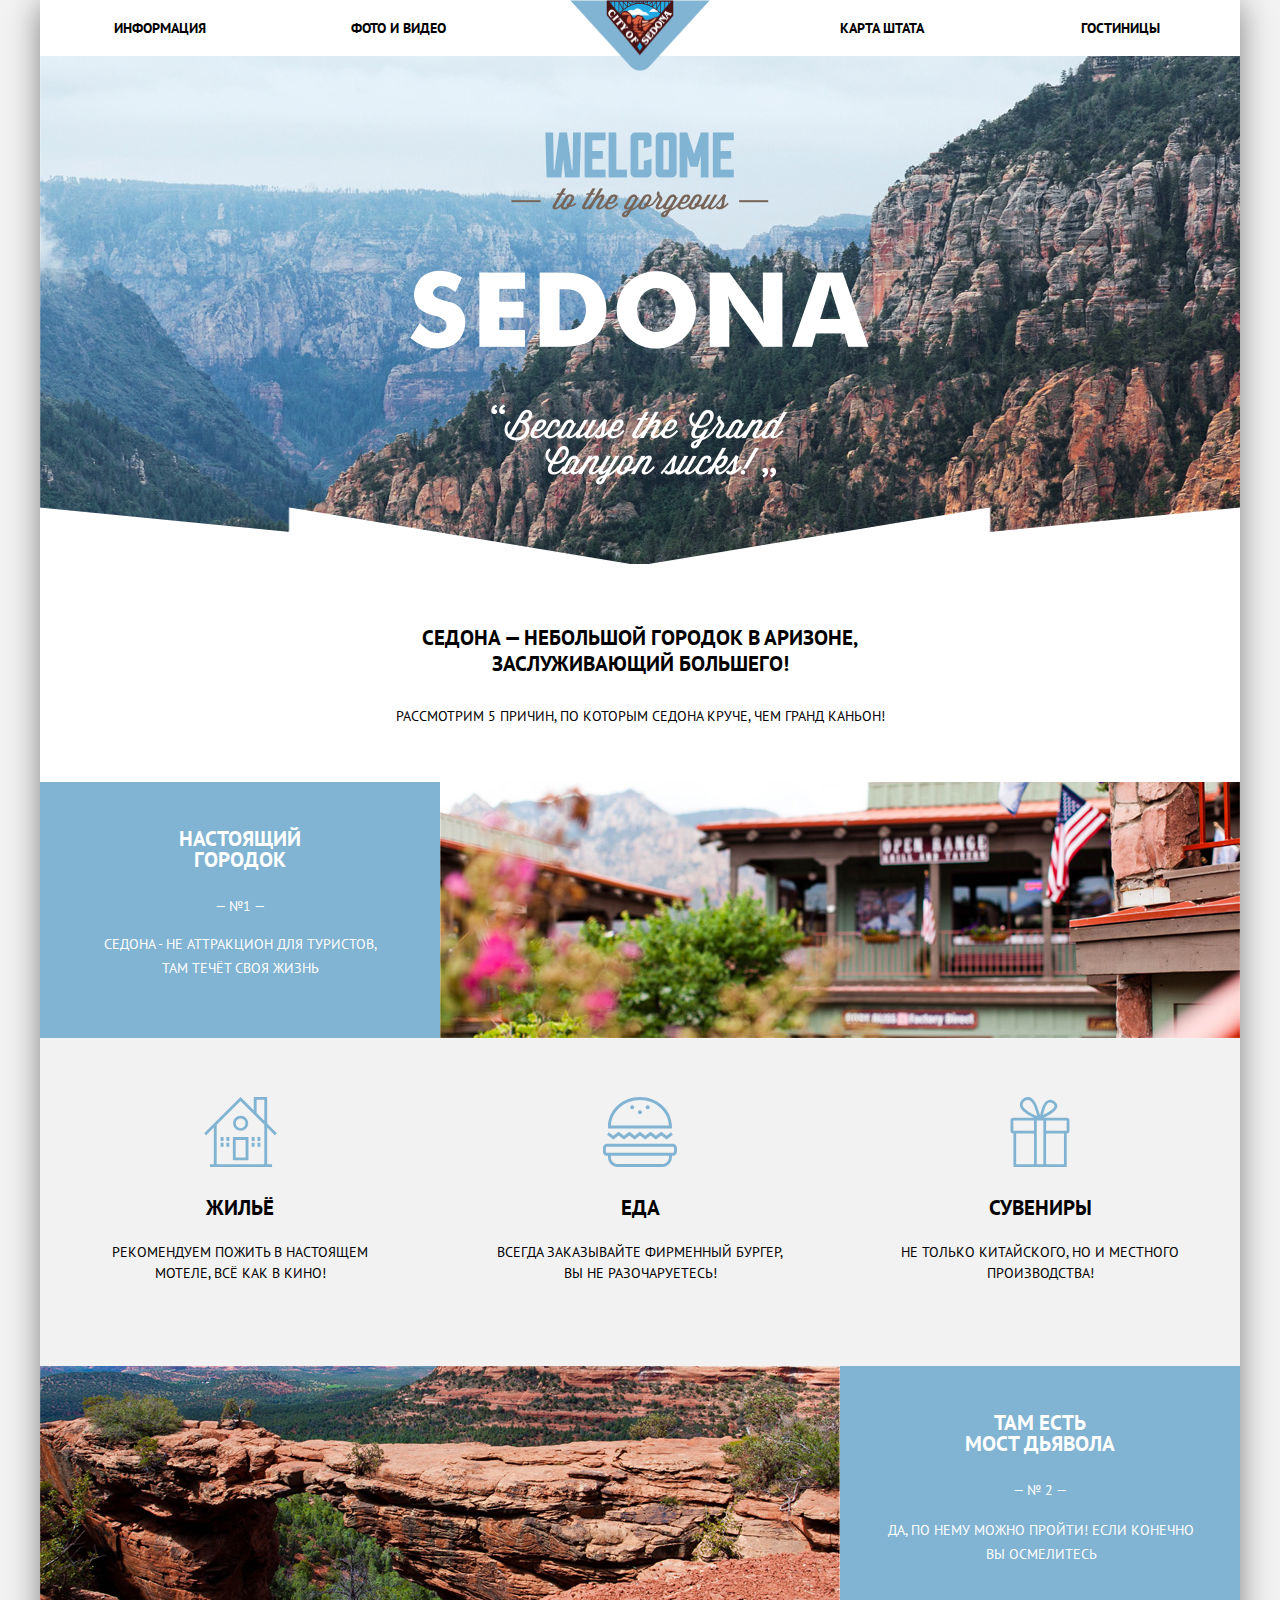
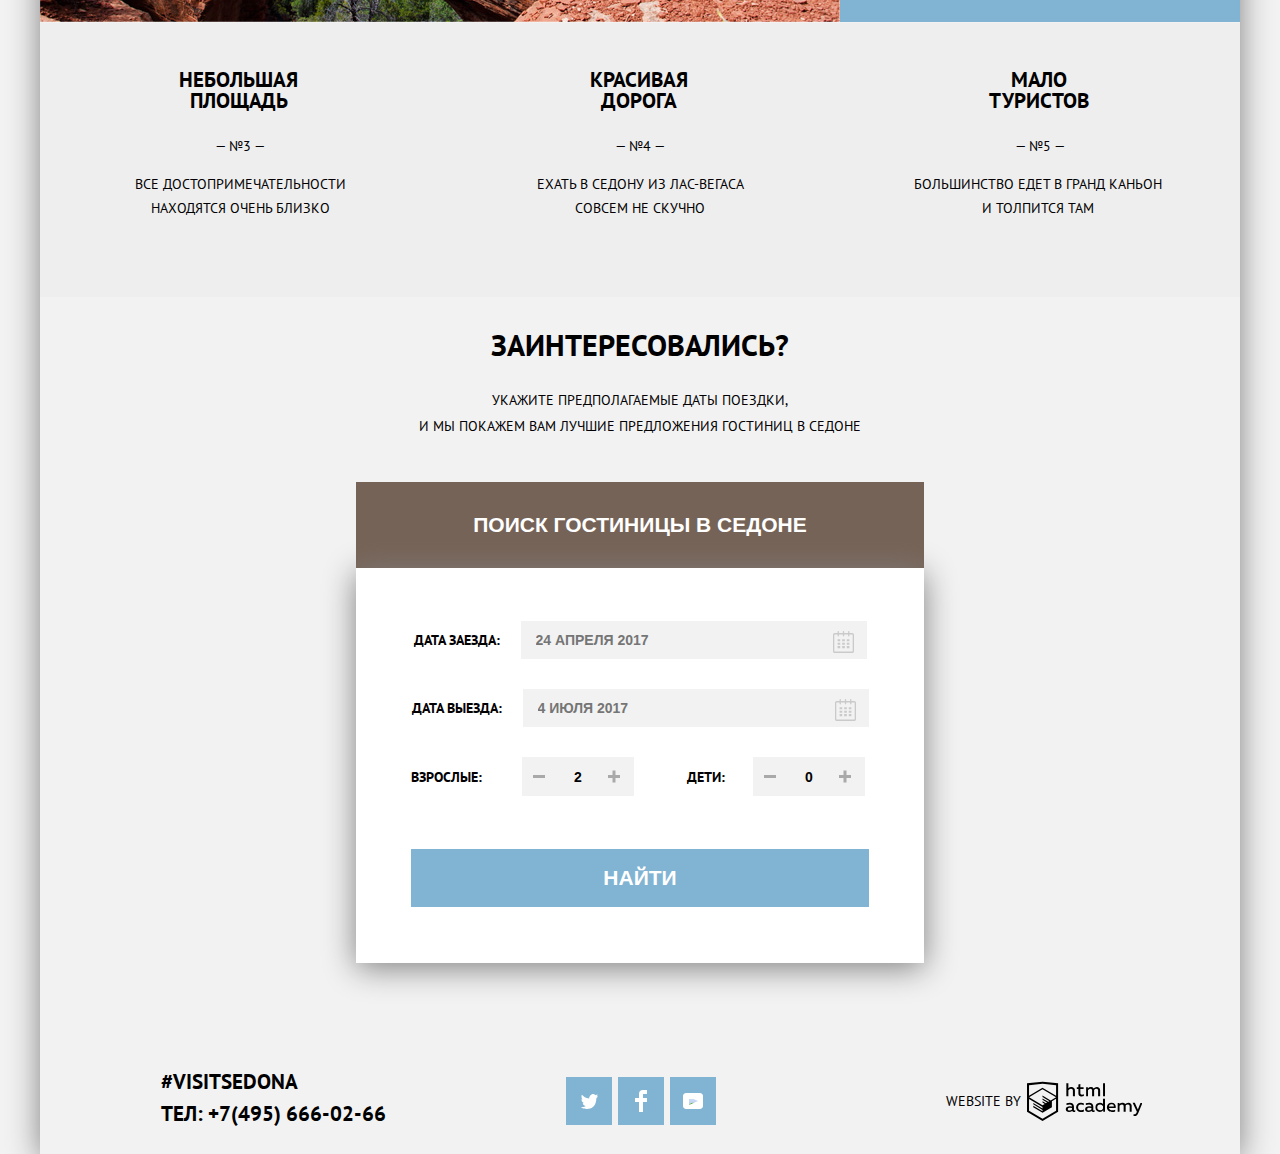
==== commit c1d67e9f: "Final" ====
--- a/index.html
+++ b/index.html
@@ -12,20 +12,18 @@
       <nav class="main-navigation">
         <p class="main-logo">
         <a href="index.html">
-          <img  src="img/logo.png" width="140" height="71" alt="Логотип Sedona">            
+          <img  src="img/logo.png" width="140" height="71" alt="Логотип Sedona">
+        </a>
         </p>
-        </a>
         <ul class="site-navigation">
           <li><a class="active-page-info" href="index.html">Информация</a></li>
           <li><a href="#">Фото и Видео</a></li>
           <li class="site-navigation-left"><a href="#">Карта Штата</a></li>
           <li><a href="hotels.html">Гостиницы</a></li>
-          </div>
         </ul>
       </nav>  
     </header>
     <!-- Основная информация -->
-    
     <main class="main-class">
           <div class="background-photo"></div>
           <div class="main-intro">
@@ -40,33 +38,23 @@
           </div>     
           <img src="img/city.jpg" width="800" height="256" alt="Фото города">          
         </section>  
-
-
-
- 
           <ul class="features-items">
             <li class="features-item">
-              <img class="features-item-small-house" src="img/house.svg" width="75px" height="72px" alt="Картинка дома">
+              <img class="features-item-small-house" src="img/house.svg" width="75" height="72" alt="Картинка дома">
               <h3 class="features-item-house-title">Жильё</h3>
               <p class="features-item-house-text">Рекомендуем пожить в настоящем мотеле, всё как в кино!</p>
             </li>
             <li class="features-item">
-              <img class="features-item-food" src="img/food.svg" width="74px" height="70px" alt="Картинка еды">
+              <img class="features-item-food" src="img/food.svg" width="74" height="70" alt="Картинка еды">
               <h3 class="features-item-food-title">Еда</h3>
               <p class="features-item-food-text">Всегда заказывайте фирменный бургер, вы не разочаруетесь!</p>
             </li>
             <li class="features-item">
-              <img class="features-item-present" src="img/present.svg" width="64px" height="76px" alt="Картинка подарка">
+              <img class="features-item-present" src="img/present.svg" width="64" height="76" alt="Картинка подарка">
               <h3 class="features-item-present-title">Сувениры</h3>
               <p class="features-item-present-text">не только китайского, но и местного производства!</p>
             </li>
           </ul>       
-
-
-
-
-
-        
         <section class="features-list">
           <img src="img/canyon.jpg" width="800" height="256" alt="Фото каньона">
           <div class="features-item-text">
@@ -90,7 +78,7 @@
             <li>
               <h3>Мало туристов</h3>
                 <span>— №5 —</span>
-              <p>Большинство едет в Гранд Каньон и толпится там</p>               
+              <p class="features-item2-fix">Большинство едет в Гранд Каньон и толпится там</p>               
             </li>
           </ul>
         </div>
@@ -147,10 +135,9 @@
           <button class="submit-search" type="submit">Найти</button>
         </form>
           <div id="map" class="map">
-          <iframe src="https://www.google.com/maps/embed?pb=!1m18!1m12!1m3!1d52388.716842047914!2d-111.
-          78628234995433!3d34.84881916593517!2m3!1f0!2f0!3f0!3m2!1i1024!2i768!4f13.1!3m3!1m2!1s0x872da132f942b00d%3A0
-          x5548c523fa6c8efd!2sSedona%2C%20AZ%2086336%2C%20USA!5e0!3m2!1sen!2sru!4v1580076310050!5m2!1sen!2sru" 
-          width="1200" height="473" frameborder="0" style="border:0;" allowfullscreen=""></iframe>
+          <iframe src="https://www.google.com/maps/embed?pb=!1m18!1m12!1m3!1d52388.716842047914!2d-111.78628234995433!3d34.84881916593517!2m3!1f0!2f0!3f0!3m2!1i1024!2i768!4f13.1!3m3!1m2!1s0x872da132f942b00d%3A0x5548c523fa6c8efd!2sSedona%2C%20AZ%2086336%2C%20USA!5e0!3m2!1sen!2sru!4v1580076310050!5m2!1sen!2sru" 
+            width="1200" height="473">
+          </iframe>
         </div>
       </section>
     </main>
@@ -185,14 +172,15 @@
       </ul>
       <p class="copyright-info">website by
       <a class="copyright" href="https://htmlacademy.ru/">
-      <button class="copyright-logo" type="button">
-        <svg xmlns="http://www.w3.org/2000/svg" data-name="Layer 1" viewBox="0 0 113 39">
+        <svg xmlns="http://www.w3.org/2000/svg" data-name="Layer 1" width="115" height="41" viewBox="0 0 113 39">
           <path fill="#fffff" d="M46.84 28.22a2.07 2.07 0 0 0 .58-.11v1.4a3.41 3.41 0 0 1-1.24.22 1.75 1.75 0 0 1-1.75-1 5.08 5.08 0 0 1-3.3 1.13c-1.59 0-3.06-.87-3.06-2.68 0-2.24 2.08-2.93 3.9-2.93a11.63 11.63 0 0 1 2.28.26v-.31c0-1.09-.8-1.86-2.3-1.86a7.79 7.79 0 0 0-3.15.67v-1.79a10.72 10.72 0 0 1 3.35-.58c2.48 0 4 1.18 4 3.83v3.14a.57.57 0 0 0 .69.61zm-6.76-1.19a1.42 1.42 0 0 0 1.64 1.29 3.56 3.56 0 0 0 2.53-1v-1.51a10.21 10.21 0 0 0-1.9-.22c-1.1.01-2.27.35-2.27 1.45zM53.06 20.62a5.29 5.29 0 0 1 2.7.67v1.79a4.28 4.28 0 0 0-2.42-.73 2.89 2.89 0 1 0 0 5.76 5.26 5.26 0 0 0 2.55-.67v1.8a6.58 6.58 0 0 1-2.9.6 4.42 4.42 0 0 1-4.72-4.54 4.54 4.54 0 0 1 4.79-4.68zM65.84 28.22a2.07 2.07 0 0 0 .58-.11v1.4a3.41 3.41 0 0 1-1.24.22 1.75 1.75 0 0 1-1.75-1 5.08 5.08 0 0 1-3.3 1.13c-1.59 0-3.06-.87-3.06-2.68 0-2.24 2.08-2.93 3.9-2.93a11.63 11.63 0 0 1 2.28.26v-.31c0-1.09-.8-1.86-2.3-1.86a7.79 7.79 0 0 0-3.15.67v-1.79a10.72 10.72 0 0 1 3.35-.58c2.48 0 4 1.18 4 3.83v3.14a.57.57 0 0 0 .69.61zm-6.76-1.19a1.42 1.42 0 0 0 1.64 1.29 3.56 3.56 0 0 0 2.53-1v-1.51a10.21 10.21 0 0 0-1.9-.22c-1.11.01-2.27.35-2.27 1.45zM76.67 16.85v12.76h-1.76v-1.39a4.07 4.07 0 0 1-3.35 1.62 4.62 4.62 0 0 1 0-9.22 4 4 0 0 1 3.15 1.37v-5.14h2zm-4.76 5.48a2.9 2.9 0 0 0 0 5.8 3 3 0 0 0 2.79-1.84v-2.13a3.06 3.06 0 0 0-2.79-1.83zM82.99 20.62c3.48 0 4.68 2.81 4.12 5.34h-6.58c.22 1.57 1.75 2.22 3.35 2.22a6.41 6.41 0 0 0 2.77-.62v1.68a7.5 7.5 0 0 1-3.14.6c-2.68 0-5-1.53-5-4.61a4.39 4.39 0 0 1 4.48-4.61zm.09 1.62a2.39 2.39 0 0 0-2.57 2.26h4.85a2.06 2.06 0 0 0-2.28-2.26zM89.1 29.61v-8.75h1.73v1.09a4 4 0 0 1 2.92-1.33 3 3 0 0 1 2.73 1.4 4.33 4.33 0 0 1 3.06-1.4 3.21 3.21 0 0 1 3.32 3.52v5.47h-2V24.2a1.67 1.67 0 0 0-1.73-1.84 2.94 2.94 0 0 0-2.17 1.18V29.61h-2V24.2a1.67 1.67 0 0 0-1.73-1.84 3.11 3.11 0 0 0-2.32 1.35v5.91h-2zM111.47 20.86h2l-4.1 9.93c-.95 2.28-2.19 3-3.52 3a5 5 0 0 1-1.15-.15v-1.66a3 3 0 0 0 .89.13c.95 0 1.66-.67 2.17-2l.18-.44-4.16-8.82h2.13l3 6.6zM40.66 1.53v5a4 4 0 0 1 2.83-1.2A3.41 3.41 0 0 1 47.1 8.9v5.41h-2V9.15a1.9 1.9 0 0 0-2-2.1 3.08 3.08 0 0 0-2.44 1.46v5.8h-2V1.53h2zM52.43 2.42v3.12h3.17v1.71h-3.17v4c0 1.15.53 1.53 1.66 1.53a4.71 4.71 0 0 0 1.77-.35v1.68a7.14 7.14 0 0 1-2.35.38 2.68 2.68 0 0 1-3-2.88V7.23h-1.6V5.52h1.57V2.88zM58.1 14.29V5.54h1.73v1.09a4 4 0 0 1 2.92-1.33 3 3 0 0 1 2.73 1.4 4.33 4.33 0 0 1 3.06-1.4 3.21 3.21 0 0 1 3.32 3.52v5.47h-2V8.88a1.67 1.67 0 0 0-1.73-1.84 2.94 2.94 0 0 0-2.17 1.18V14.29h-2V8.88a1.67 1.67 0 0 0-1.73-1.84 3.11 3.11 0 0 0-2.32 1.35v5.91h-2zM74.72 1.52h1.95v12.76h-1.95zM15.44.02h-.16L0 1.62v28l15.28 9.09 15.28-9.09v-28zm13.12 28.45l-13.28 7.9L2 28.47V16.99l13.22 7.87v1.43l-9.07-5.4v1.38l9.11 5.47v1.46l-9.1-5.42v1.38l9.11 5.47 9.19-5.5V19.22l4.1-2.45v11.67zm0-13.16l-3.65 2.14-1.68 1-8-4.76v1.38l6.84 4.07h-.06l-.15.09-1 .57-5.64-3.36v1.38l4.45 2.65-1.05.7-3.36-2v1.38l2.21 1.3-2.25 1.35-13.16-7.82 13.17-7.92zm0-1.39L15.21 6.05l-13.2 7.86V3.41l13.28-1.39 13.28 1.39v10.51z"/>
-        </svg>
-      </button>
+        </svg> 
       </a>  
       </p>
     </footer>
   </body>
 </html>
 
+
+
+
--- a/css/style.css
+++ b/css/style.css
@@ -30,7 +30,7 @@
 .background-photo {
         min-height: 508px;
         background: url(../img/background-mask.png) no-repeat, url(../img/background-welcome.png) no-repeat, url(../img/background-photo.jpg) no-repeat;
-        background-position: -2px 450px , 370px 76px , 0px -83px;
+        background-position: -2px 451px , 370px 76px , 0px -83px;
 }
 
 .main-navigation {
@@ -171,7 +171,6 @@
     width: 200px;
 }
 
-
 .features-item-text h3 {
     font-size: 21px;
     font-weight: 700;
@@ -193,7 +192,6 @@
 .features-item1 {
     list-style: none;
     display: flex;
-
     margin: 0;
     padding: 0;
 }
@@ -202,13 +200,10 @@
     font-size: 21px;
     font-weight: 700;
     line-height: 21px;
-    
 }
 
 .features-item1 ul {
     width: 400px;
-
-
 }
 
 .features-list2 {
@@ -216,7 +211,6 @@
     width: 1200px;
     min-height: 257px;
     background-color: #eeeeee;    
-
 }
 
 .features-list2 ul{
@@ -224,12 +218,14 @@
     margin: 0 auto;
     padding-left: 0px;
     padding-right: 0px;
-
 }
 
 .features-item2 {
     display: flex;
-
+}
+
+.features-item2-fix {
+    margin-right: 4px;
 }
 
 .features-item2 li {
@@ -249,7 +245,7 @@
 }
 
 .features-item2 p {
-    padding: 3px 65px;
+    padding: 0px 69px;
 }
 
 /* Секция формы */
@@ -281,7 +277,6 @@
 .search-text-block {
     width: 1200px;
     text-align: center;
-    
     padding-right: 400px;
     padding-left: 400px;
 }
@@ -290,7 +285,7 @@
     font-size: 30px;
     font-weight: 700;
     line-height: 36px;
-
+    padding-top: 5px;
 }
 
 .search-text {
@@ -299,7 +294,6 @@
     font-weight: 400;
     padding-left: 20px;
     padding-right: 20px;
-    
 }
 
 .submit-search {
@@ -332,13 +326,11 @@
 /* Стилизация формы заезда выезда */
 .style-date {
     background-color: #f2f2f2;
-    
     cursor: pointer;
 }
 
 .style-date:hover {
     background-color: #ebebeb;
-    
 }
 
 .style-date:focus {
@@ -354,7 +346,6 @@
     left: 0;
     right: 0;
     padding-top: 53px;
-
     background-color:white;
 }
 
@@ -401,7 +392,6 @@
     justify-content: flex-start;
     align-content: space-between;
     align-items: center;
-
 }
 
 .counter label {
@@ -414,14 +404,11 @@
     margin-right: -12px;
 }
 
-
-
 .date-selector {
     display: flex;
     justify-content: center;
     align-items: baseline;
     margin-bottom: 30px;
-
 }
 
 .date-selector input {
@@ -479,17 +466,13 @@
 .footer-info {
     width: 1200px;
     min-height: 106px;
-    /*
-    padding-left: 132px;
-    padding-right: 101px;
-    padding-top: 36px;
-    padding-bottom: 36px;
-    */
-    display: flex;
-    /*
-    justify-content: space-between; 
-    */
+    display: flex;
     align-items: center;
+}
+
+.footer-fix {
+    margin: 0;
+    padding-top: 7px;
 }
 
 .main-information1 {
@@ -506,7 +489,6 @@
     font-size: 21px;
     font-weight: 700;
     line-height: 26px;
-    
     display: flex;
     flex-direction: column;
     align-items: flex-start;
@@ -524,19 +506,19 @@
 
 /* Кнопка логотипа */
 
-.copyright-logo {
+.copyright {
     width: 127px;
-    height: 50px;
+    height: 40px;
     border: none;
     cursor: pointer;
     background: transparent;
 }
 
-.copyright-logo:hover svg {
+.copyright:hover svg {
     fill: #81b3d2;
 }
 
-.copyright-logo:active svg {
+.copyright:active svg {
     fill: #bdbbbc;
 }
 
@@ -548,7 +530,6 @@
     margin: 0;
     display: flex;
     padding-top: 36px;
-    
     padding: 0;
     padding-left: 180px;
 }
@@ -631,8 +612,9 @@
     margin-top: -1px;
 }
 
-
-
+.map iframe {
+    border: 0;
+}
 
 .filters input[type="checkbox"] {
     display: none;
@@ -644,9 +626,17 @@
     align-items: flex-start;
     padding-right: 0px;
     min-height: 0px;
-    padding-left: 0px;
-    padding-top: 0px;
+    padding-left: 26px;
+    padding-top: 18px;
     
+}
+
+.filter-options-h3 {
+    padding-top: 8px;
+    padding-bottom: 24px;
+    margin: 0;
+    margin-left: -26px;
+    margin-right: 70px;
 }
 
 .filter-options label {
@@ -663,63 +653,95 @@
     align-items: flex-start;
     padding-right: 0px;
     min-height: 0px;
-    padding-left: 0px;
-    padding-top: 0px;
-    
+    padding-left: 42px;
+    padding-top: 1px;
 }
 
 .filter-options2 label {
     position: relative;
     display: block;
     padding-bottom: 20px;
-    padding-left: 13px;
-}
-
-
+    padding-left: 42px;
+}
+
+.filter-options2-h3 {
+    padding-top: 26px;
+    padding-bottom: 23px;
+    margin: 0;
+}
 
 .filter-input-checkbox:checked + label::before {
-  content: "";
-
-  position: absolute;
-
-  width: 27px;
-  height: 23px;
-  
-  left: -30px;
-
-  background-image: url(../img/checkbox-on.svg);
-  background-repeat: no-repeat;
+    content: "";
+    position: absolute;
+    width: 27px;
+    height: 23px;
+    top: 1px;
+    left: -26px;;
+    background-image: url(../img/checkbox-on.svg);
+    background-repeat: no-repeat;
 }
 
 .filter-input-checkbox + label::before {
     content: "";
     position: absolute;
-  
     width: 27px;
     height: 23px;
-  
-    top: 0;
-    left: -30px;
+    top: 1px;
+    left: -26px;
     background-image: url(../img/checkbox-off.svg);
     background-repeat: no-repeat;
-  }
+}
 
 .visually-hidden:not(:focus):not(:active),
 input[type="checkbox"].visually-hidden,
 input[type="radio"].visually-hidden {
-  position: absolute;
-
-  width: 1px;
-  height: 1px;
-  margin: -1px;
-  border: 0;
-  padding: 0;
-
-  white-space: nowrap;
-
-  clip-path: inset(100%);
-  clip: rect(0 0 0 0);
-  overflow: hidden;
+    position: absolute;
+    width: 1px;
+    height: 1px;
+    margin: -1px;
+    border: 0;
+    padding: 0;
+    white-space: nowrap;
+    clip-path: inset(100%);
+    clip: rect(0 0 0 0);
+    overflow: hidden;
+}
+
+.filter-input-checkbox2:checked + label::before {
+    content: "";
+    position: absolute;
+    width: 27px;
+    height: 23px;
+    left: 0px;
+    top: 1px;
+    background-image: url(../img/checkbox-on.svg);
+    background-repeat: no-repeat;
+}
+  
+.filter-input-checkbox2 + label::before {
+    content: "";
+    position: absolute;
+    width: 27px;
+    height: 23px;
+    top: 1px;
+    left: 0px;
+    background-image: url(../img/checkbox-off.svg);
+    background-repeat: no-repeat;
+}
+  
+.visually-hidden2:not(:focus):not(:active),
+input[type="checkbox"].visually-hidden2,
+input[type="radio"].visually-hidden2 {
+    position: absolute;
+    width: 1px;
+    height: 1px;
+    margin: -1px;
+    border: 0;
+    padding: 0;
+    white-space: nowrap;
+    clip-path: inset(100%);
+    clip: rect(0 0 0 0);
+    overflow: hidden;
 }
 
 .results-filter {
@@ -742,12 +764,9 @@
     line-height: 14px;
     padding-right: 49px;
     padding-left: 72px;
-
-}
-
+}
 
 /* Стилизация результатов */
-
 
 .hotels a {
     text-decoration: none;
@@ -760,7 +779,6 @@
     padding: 0;
     margin: 0;
     padding-left: 30px;
-
 }
 
 .hotels span {
@@ -777,8 +795,6 @@
     padding-right: 72px;
     border-bottom: 1px solid #e5e5e5;
 }
-
-
 
 .learn-more,
 .reserved {
@@ -876,8 +892,6 @@
     color: #000000;
 }
 
-
-
 /* Стилизация поиска после Найдено  */
 
 .hotel-title {
@@ -901,7 +915,6 @@
     outline: none;
     background: transparent;
     margin-left: 492px;
-
 }
 
 .up-icon svg {
@@ -995,22 +1008,18 @@
     justify-content: space-between;
     height: 90px;
     margin-left: auto;
-
-    
 }
 
 .hotel-main-info {
     display: inline-block;
 }
 
-
 /* Фильтр  */
 
 .filter-range {
-    width: 330px;
-    margin-top: 18px;
-    margin-right: 74px;
-
+    width: 316px;
+    margin-top: 26px;
+    margin-right: -1px;
     margin-left: auto;
 }
 
@@ -1023,181 +1032,167 @@
 }
 
 .price-controls {
-    height: 32px;
-    margin-bottom: 58px;
-
+    height: 34px;
+    margin-bottom: 23px;
     font-size: 0;
     position: relative;
-  
     border: 2px solid #ffffff;
     border-radius: 2px;
-
     display: flex;
     align-items: center;
   }
 
 .price-controls label {
-  display: inline-block;
-
-  font-size: 14px;
-  line-height: 21px;
-  vertical-align: top;
-
-  cursor: pointer;
+    display: inline-block;
+    font-size: 14px;
+    line-height: 21px;
+    vertical-align: top;
+    cursor: pointer;
 }
 
 .price-controls .min-price,
 .price-controls .max-price {
-  width: 157px;
-  padding-left: 26px;
+    width: 157px;
+    padding-left: 42px;
+}
+
+.max-price {
+    margin-left: -9px;
 }
 
 .price-controls input {
     width: 50px;
     margin: 0;
-  
     color: inherit;
     font: inherit;
-  
     background: none;
     border: none;
-  }
+}
 
 .price-controls::after {
-  content: "";
-  position: absolute;
-  top: 50%;
-  left: 50%;
-  transform: translate(-50%, -50%);
-
-  width: 2px;
-  height: 22px;
-
-  background: #ffffff;
+    content: "";
+    position: absolute;
+    top: 50%;
+    left: 50%;
+    transform: translate(-50%, -50%);
+    width: 2px;
+    height: 22px;
+    background: #ffffff;
 }
 
 .range-controls {
     position: relative;
-  
     margin-bottom: 32px;
 }
 
 .range-controls .scale {
     height: 2px;
-
     background: rgba(255, 255, 255, 0.3);
 }
 
 .range-controls .bar {
     width: 80%;
     height: 2px;
-  
     background: #ffffff;
-  }
+}
 
 .range-toggle {
-  position: absolute;
-  top: -9px;
-
-  width: 20px;
-  height: 20px;
-
-  background: #ababab;
-  border: 8px solid #ffffff;
-  border-radius: 50%;
-  box-shadow: 0 2px 1px 0 rgba(0, 1, 1, 0.2);
-  cursor: pointer;
+    position: absolute;
+    top: -9px;
+    width: 20px;
+    height: 20px;
+    background: #ababab;
+    border: 8px solid #ffffff;
+    border-radius: 50%;
+    box-shadow: 0 2px 1px 0 rgba(0, 1, 1, 0.2);
+    cursor: pointer;
 }
 
 .range-toggle:hover {
     background: #1c4f80;
     width: 21px;
     height: 21px;
-  }
+}
 
 .range-toggle-min {
     left: 0;
-  }
+}
   
-  .range-toggle-max {
+.range-toggle-max {
     left: 80%;
-  }
-
-  .btn-transparent {
+}
+
+.btn-transparent {
     display: block;
     margin: 0 auto;
-    padding: 6px 35px;
-  
+    margin-left: 85px;
+    padding: 6px 33px;
     font-size: 14px;
     line-height: 20px;
     color: #ffffff;
     text-transform: uppercase;
-  
     background: transparent;
     border: 2px solid #ffffff;
     border-radius: 2px;
     cursor: pointer;
-  }
-
-  .btn-transparent:hover {
+}
+
+.btn-transparent:hover {
     color: #000000;
+    background: #ffffff;
+}
+
+.features-items {
+    display: flex;
+    padding: 0;
+    margin: 0;
+}
   
-    background: #ffffff;
-  }
-
-
-
-
-  .features-items {
-    display: flex;
-    padding: 0;
-    margin: 0;
-  }
-  
-  .features-item {
+.features-item {
     flex-direction: column;
     align-items: center;
     padding: 58px 48px 82px 48px;
-  }
+}
   
-  .features-item img {
+.features-item img {
     margin-bottom: 30px;
     max-height: 70px;
-  }
+}
   
   .features-item h3 {
     margin: 0 0 24px 0;
-  }
+}
   
-  .features-item p {
+.features-item p {
     margin: 0;
     line-height: 21px;
-  }
+}
   
-  .features-item-paragraph {
+.features-item-paragraph {
     padding-left: 4px;
     margin-left: -15px;
     margin-top: 16px;
     padding-right: 0px;
     margin-right: -13px;
-  }
-
-  .with-control {
+}
+
+.with-control {
     display: flex;
     align-items: center;
     width: 40px;
     height: 39px;
     background: #f2f2f2;
-  }
+}
+
   .with-control button {
     min-width: 37px;
     height: 39px;
     background: #f2f2f2;
     border: none;
-    border-radius: 0;
-    
-  }
-  .with-control input {
+    border-radius: 0; 
+}
+
+.with-control input {
     height: 39px;
     width: 38px;
     background: #f2f2f2;
@@ -1206,14 +1201,14 @@
     line-height: 26px;
     font-size: 14px;
     font-weight: 700;
-  }
+}
   
   
-  .btn {
+.btn {
     position: relative;
-  }
+}
   
-  .btn:before {
+.btn:before {
     position: absolute;
     content: '';
     width: 12px;
@@ -1221,9 +1216,9 @@
     top: 18px;
     left: 11px;
     background: #a9a9a9;
-  }
+}
   
-  .btn:after {
+.btn:after {
     position: absolute;
     content: '';
     width: 12px;
@@ -1232,8 +1227,8 @@
     left: 11px;
     background: #a9a9a9;
     transform: rotate(-90deg)
-  }
+}
   
-  .btn-minus:after {
+.btn-minus:after {
     content: none;
-  }+}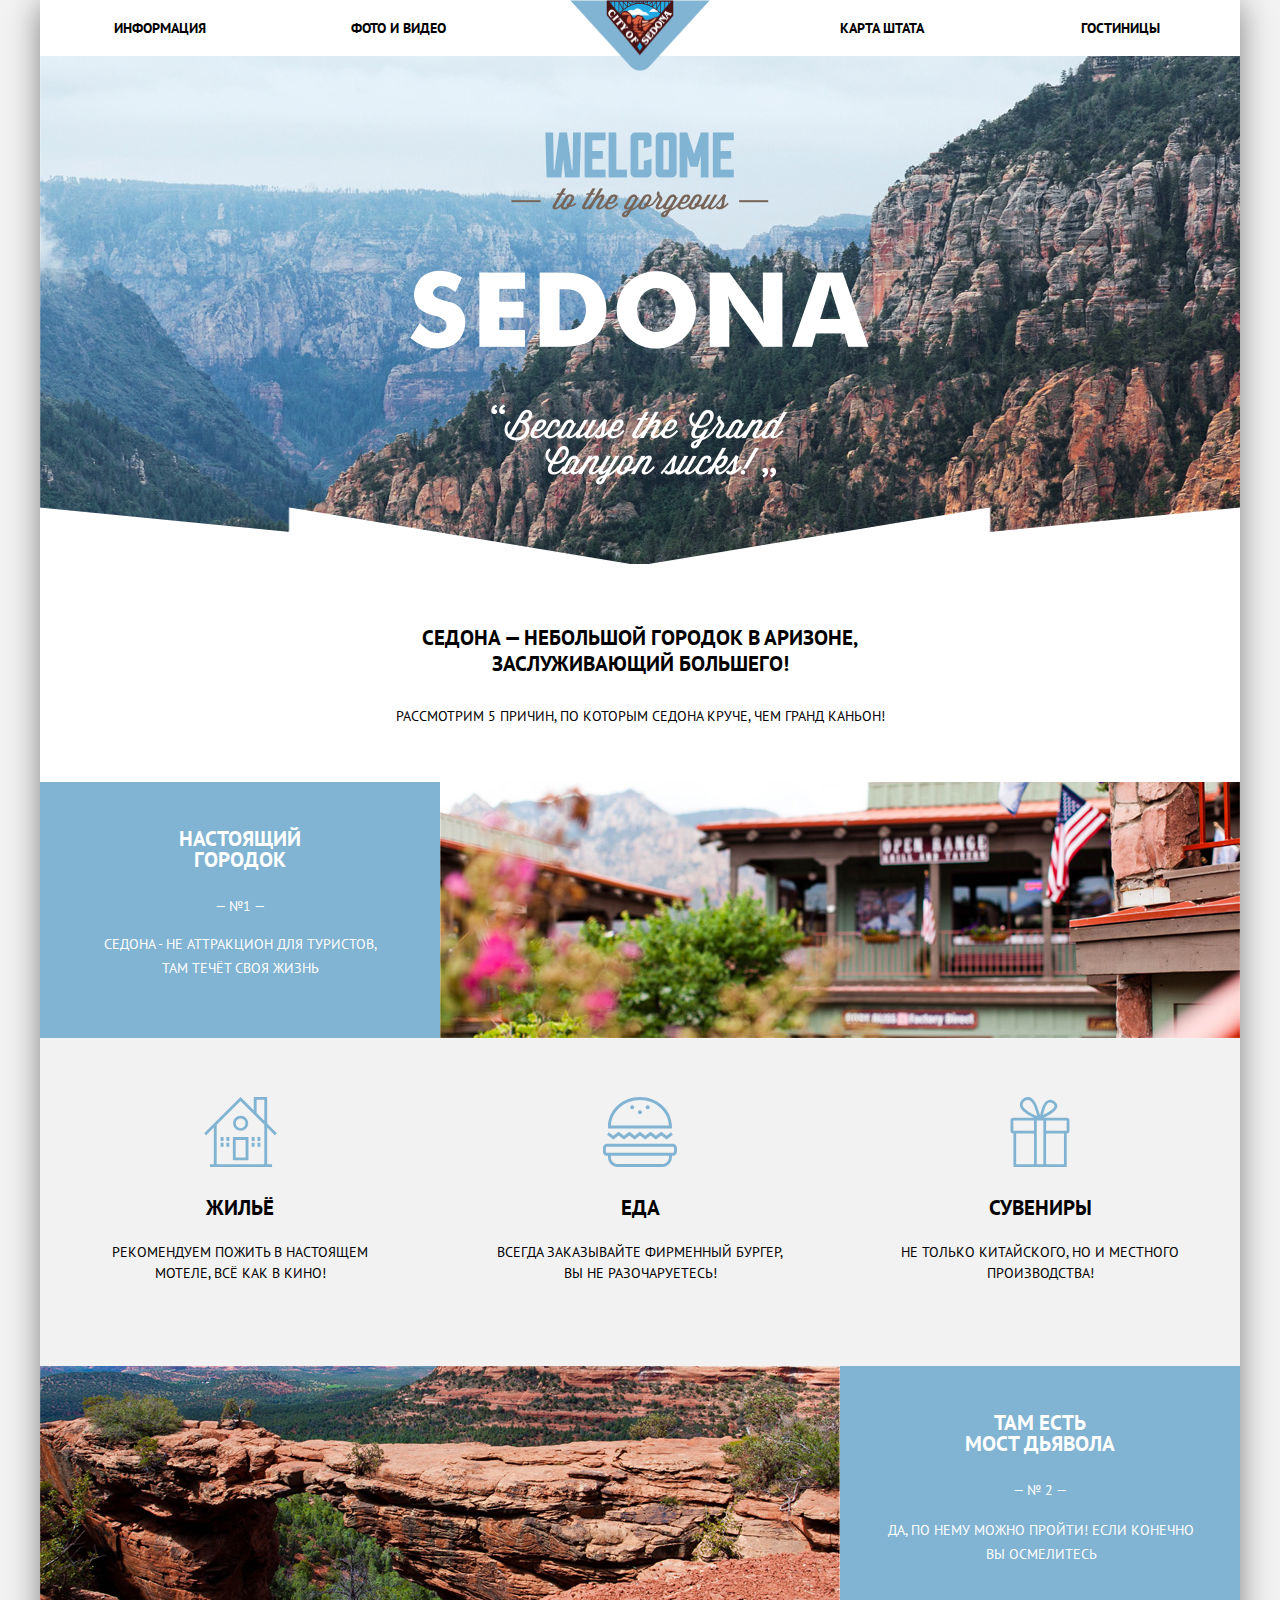
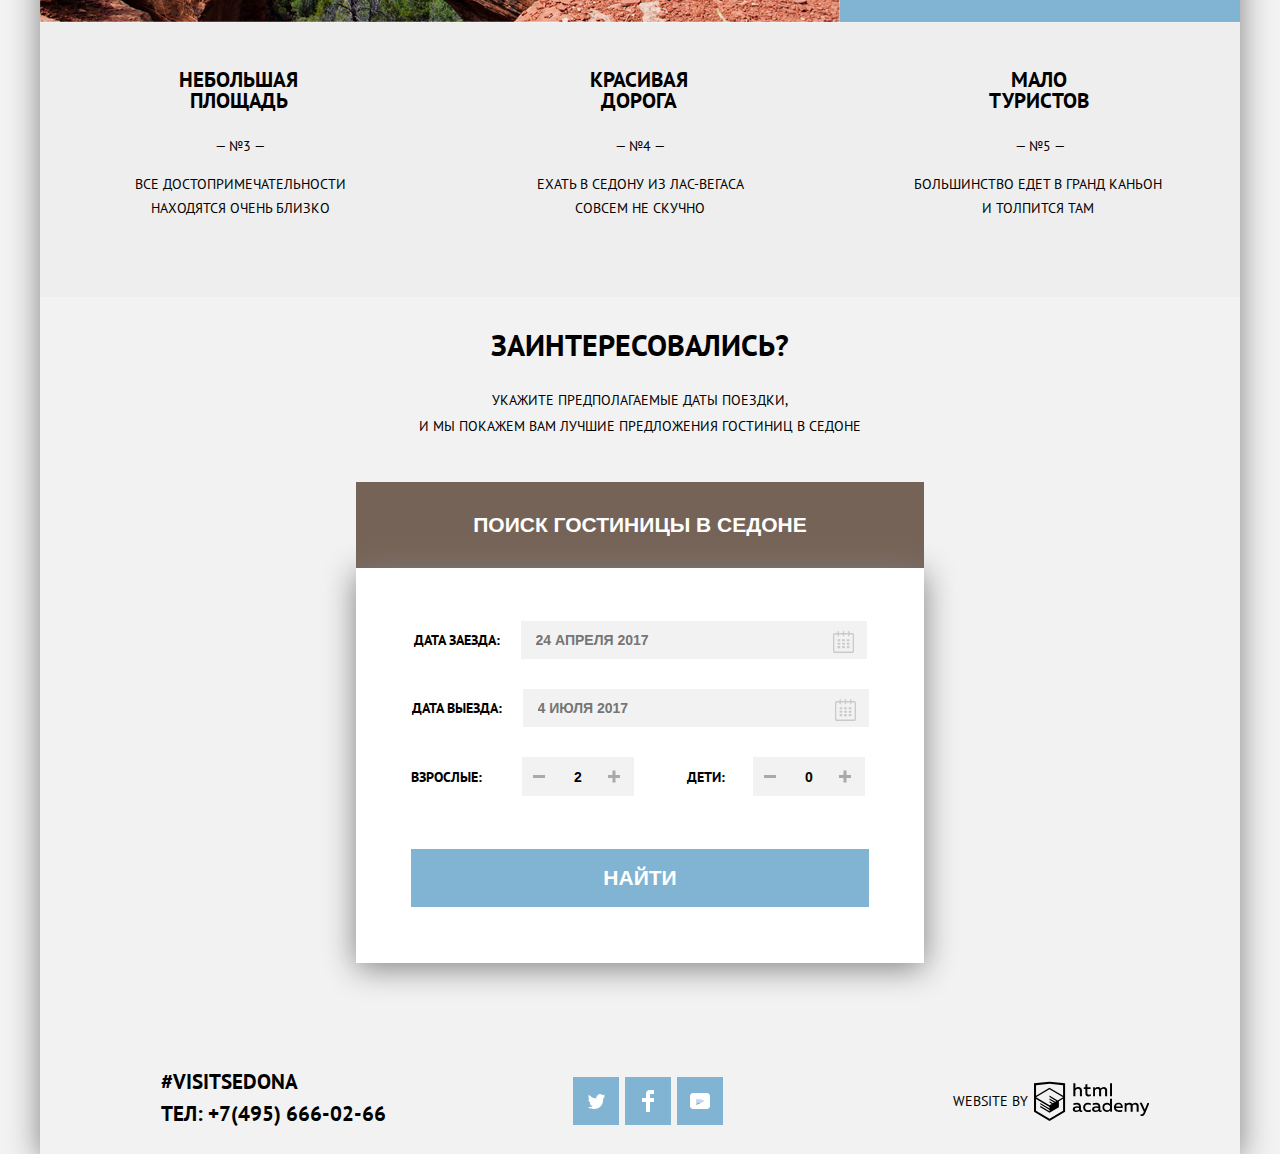
==== commit ac8c2142: "FINAL4" ====
--- a/index.html
+++ b/index.html
@@ -1,186 +1,192 @@
 <!DOCTYPE html>
 <html lang="ru">
-  <head>
-    <meta charset="utf-8">
-    <title>Sedona</title>
-    <link href="https://fonts.googleapis.com/css?family=PT+Sans&display=swap" rel="stylesheet"> 
-    <link href="css/style.css" rel="stylesheet">
-  </head>
-  <body>
-    <!-- Навигация сайта -->
-    <header class="main-header">
-      <nav class="main-navigation">
-        <p class="main-logo">
+<head>
+  <meta charset="utf-8">
+  <title>Sedona</title>
+  <link href="https://fonts.googleapis.com/css?family=PT+Sans&display=swap" rel="stylesheet">
+  <link href="css/style.css" rel="stylesheet">
+</head>
+<body>
+  <!-- Навигация сайта -->
+  <header class="main-header">
+    <nav class="main-navigation">
+      <p class="main-logo">
         <a href="index.html">
-          <img  src="img/logo.png" width="140" height="71" alt="Логотип Sedona">
+          <img src="img/logo.png" width="140" height="71" alt="Логотип Sedona">
         </a>
-        </p>
-        <ul class="site-navigation">
-          <li><a class="active-page-info" href="index.html">Информация</a></li>
-          <li><a href="#">Фото и Видео</a></li>
-          <li class="site-navigation-left"><a href="#">Карта Штата</a></li>
-          <li><a href="hotels.html">Гостиницы</a></li>
-        </ul>
-      </nav>  
-    </header>
-    <!-- Основная информация -->
-    <main class="main-class">
-          <div class="background-photo"></div>
-          <div class="main-intro">
-          <h1 class="features-info">Седона — небольшой городок в аризоне, заслуживающий большего!</h1>
-            <h2>Рассмотрим 5 причин, по которым Седона круче, чем Гранд Каньон!</h2>             
-          </div>
-        <section class="features-list">
-          <div class="features-item-text">
-          <h3 class="features-item-title">Настоящий городок</h3>
-          <span>— №1 —</span>  
-          <p>Седона - не аттракцион для туристов, там течёт своя жизнь</p>                     
-          </div>     
-          <img src="img/city.jpg" width="800" height="256" alt="Фото города">          
-        </section>  
-          <ul class="features-items">
-            <li class="features-item">
-              <img class="features-item-small-house" src="img/house.svg" width="75" height="72" alt="Картинка дома">
-              <h3 class="features-item-house-title">Жильё</h3>
-              <p class="features-item-house-text">Рекомендуем пожить в настоящем мотеле, всё как в кино!</p>
-            </li>
-            <li class="features-item">
-              <img class="features-item-food" src="img/food.svg" width="74" height="70" alt="Картинка еды">
-              <h3 class="features-item-food-title">Еда</h3>
-              <p class="features-item-food-text">Всегда заказывайте фирменный бургер, вы не разочаруетесь!</p>
-            </li>
-            <li class="features-item">
-              <img class="features-item-present" src="img/present.svg" width="64" height="76" alt="Картинка подарка">
-              <h3 class="features-item-present-title">Сувениры</h3>
-              <p class="features-item-present-text">не только китайского, но и местного производства!</p>
-            </li>
-          </ul>       
-        <section class="features-list">
-          <img src="img/canyon.jpg" width="800" height="256" alt="Фото каньона">
-          <div class="features-item-text">
-             <h3 class="features-item-title">Там есть <br> мост дьявола</h3>
-            <span>— № 2 —</span>
-          <p class="features-item-paragraph">Да, по нему можно пройти! если конечно вы осмелитесь</p>            
-          </div>
-        </section>
-        <div class="features-list2">
-          <ul class="features-item2">
-            <li>
-              <h3>Небольшая площадь</h3>
-                <span>— №3 —</span>
-              <p>Все достопримечательности находятся очень близко</p>              
-            </li>
-            <li>
-              <h3>Красивая дорога</h3>
-                <span>— №4 —</span>
-              <p>Ехать в Седону из Лас-Вегаса совсем не скучно</p>              
-            </li>
-            <li>
-              <h3>Мало туристов</h3>
-                <span>— №5 —</span>
-              <p class="features-item2-fix">Большинство едет в Гранд Каньон и толпится там</p>               
-            </li>
-          </ul>
-        </div>
-        <div class="discription">
-          <h2 class="search-text-main">Заинтересовались?</h2>
-            <p class="search-text">Укажите предполагаемые даты поездки,<br>и мы покажем вам лучшие предложения гостиниц в Седоне</p>               
-        </div>
-      <!-- Секция формы -->
-        <button id="search" class="search-button" type="button">Поиск гостиницы в Седоне</button>
-      <section class="search-block">
-        <form class="search-form" action="https://echo.htmlacademy.ru" method="post">
-            <div class="date-selector">
-            <label for="entry-date">Дата заезда:</label>
+      </p>
+      <ul class="site-navigation">
+        <li><a class="active-page-info" href="index.html">Информация</a></li>
+        <li><a href="#">Фото и Видео</a></li>
+        <li class="site-navigation-left"><a href="#">Карта Штата</a></li>
+        <li><a href="hotels.html">Гостиницы</a></li>
+      </ul>
+    </nav>
+  </header>
+  <!-- Основная информация -->
+  <main class="main-class">
+    <div class="background-photo"></div>
+    <div class="main-intro">
+      <h1 class="features-info">Седона — небольшой городок в аризоне, заслуживающий большего!</h1>
+      <h2>Рассмотрим 5 причин, по которым Седона круче, чем Гранд Каньон!</h2>
+    </div>
+    <section class="features-list">
+      <div class="features-item-text">
+        <h3 class="features-item-title">Настоящий городок</h3>
+        <span>— №1 —</span>
+        <p>Седона - не аттракцион для туристов, там течёт своя жизнь</p>
+      </div>
+      <img src="img/city.jpg" width="800" height="256" alt="Фото города">
+    </section>
+    <ul class="features-items">
+      <li class="features-item">
+        <img class="features-item-small-house" src="img/house.svg" width="75" height="72" alt="Картинка дома">
+        <h3 class="features-item-house-title">Жильё</h3>
+        <p class="features-item-house-text">Рекомендуем пожить в настоящем мотеле, всё как в кино!</p>
+      </li>
+      <li class="features-item">
+        <img class="features-item-food" src="img/food.svg" width="74" height="70" alt="Картинка еды">
+        <h3 class="features-item-food-title">Еда</h3>
+        <p class="features-item-food-text">Всегда заказывайте фирменный бургер, вы не разочаруетесь!</p>
+      </li>
+      <li class="features-item">
+        <img class="features-item-present" src="img/present.svg" width="64" height="76" alt="Картинка подарка">
+        <h3 class="features-item-present-title">Сувениры</h3>
+        <p class="features-item-present-text">не только китайского, но и местного производства!</p>
+      </li>
+    </ul>
+    <section class="features-list">
+      <img src="img/canyon.jpg" width="800" height="256" alt="Фото каньона">
+      <div class="features-item-text">
+        <h3 class="features-item-title">Там есть <br> мост дьявола</h3>
+        <span>— № 2 —</span>
+        <p class="features-item-paragraph">Да, по нему можно пройти! если конечно вы осмелитесь</p>
+      </div>
+    </section>
+    <div class="features-list2">
+      <ul class="features-item2">
+        <li>
+          <h3>Небольшая площадь</h3>
+          <span>— №3 —</span>
+          <p>Все достопримечательности находятся очень близко</p>
+        </li>
+        <li>
+          <h3>Красивая дорога</h3>
+          <span>— №4 —</span>
+          <p>Ехать в Седону из Лас-Вегаса совсем не скучно</p>
+        </li>
+        <li>
+          <h3>Мало туристов</h3>
+          <span>— №5 —</span>
+          <p class="features-item2-fix">Большинство едет в Гранд Каньон и толпится там</p>
+        </li>
+      </ul>
+    </div>
+    <div class="discription">
+      <h2 class="search-text-main">Заинтересовались?</h2>
+      <p class="search-text">Укажите предполагаемые даты поездки,<br>и мы покажем вам лучшие предложения гостиниц в
+        Седоне</p>
+    </div>
+    <!-- Секция формы -->
+    <button id="search" class="search-button" type="button">Поиск гостиницы в Седоне</button>
+    <section class="search-block">
+      <form class="search-form" action="https://echo.htmlacademy.ru" method="post">
+        <div class="date-selector">
+          <label for="entry-date">Дата заезда:</label>
           <div class="input-with-calendar">
-          <input class="style-date" id="entry-date" type="text" name="entry-date" placeholder="24 апреля 2017" required>  
+            <input class="style-date" id="entry-date" type="text" name="entry-date" placeholder="24 апреля 2017"
+              required>
             <button class="calendar-button" type="button">
               <svg xmlns="http://www.w3.org/2000/svg" width="21" height="22" viewBox="0 0 21 22">
-                <path d="M19.251 2.025h-2.845V.648c0-.381-.294-.689-.656-.689-.363 0-.656.308-.656.689v1.377h-3.938V.648c0-.381-.294-.689-.655-.689-.363 0-.657.308-.657.689v1.377H5.906V.648c0-.381-.294-.689-.656-.689-.363 0-.657.308-.657.689v1.377H1.75C.784 2.025 0 2.847 0 3.862v16.302C0 21.179.784 22 1.75 22h17.501c.966 0 1.749-.821 1.749-1.836V3.862c0-1.015-.783-1.837-1.749-1.837zm.437 18.139a.448.448 0 0 1-.437.459H1.75a.45.45 0 0 1-.438-.459V3.862a.45.45 0 0 1 .438-.459h2.844v1.378c0 .381.294.689.657.689.362 0 .656-.308.656-.689V3.403h3.938v1.378c0 .381.294.689.657.689.361 0 .655-.308.655-.689V3.403h3.938v1.378c0 .381.293.689.656.689.362 0 .656-.308.656-.689V3.403h2.845c.241 0 .437.206.437.459v16.302z"/>
-                <path d="M4.594 8.225h2.625v2.066H4.594zM4.594 11.668h2.625v2.067H4.594zM4.594 15.112h2.625v2.066H4.594zM9.188 15.112h2.625v2.066H9.188zM9.188 11.668h2.625v2.067H9.188zM9.188 8.225h2.625v2.066H9.188zM13.781 15.112h2.625v2.066h-2.625zM13.781 11.668h2.625v2.067h-2.625zM13.781 8.225h2.625v2.066h-2.625z"/>
+                <path
+                  d="M19.251 2.025h-2.845V.648c0-.381-.294-.689-.656-.689-.363 0-.656.308-.656.689v1.377h-3.938V.648c0-.381-.294-.689-.655-.689-.363 0-.657.308-.657.689v1.377H5.906V.648c0-.381-.294-.689-.656-.689-.363 0-.657.308-.657.689v1.377H1.75C.784 2.025 0 2.847 0 3.862v16.302C0 21.179.784 22 1.75 22h17.501c.966 0 1.749-.821 1.749-1.836V3.862c0-1.015-.783-1.837-1.749-1.837zm.437 18.139a.448.448 0 0 1-.437.459H1.75a.45.45 0 0 1-.438-.459V3.862a.45.45 0 0 1 .438-.459h2.844v1.378c0 .381.294.689.657.689.362 0 .656-.308.656-.689V3.403h3.938v1.378c0 .381.294.689.657.689.361 0 .655-.308.655-.689V3.403h3.938v1.378c0 .381.293.689.656.689.362 0 .656-.308.656-.689V3.403h2.845c.241 0 .437.206.437.459v16.302z" />
+                <path
+                  d="M4.594 8.225h2.625v2.066H4.594zM4.594 11.668h2.625v2.067H4.594zM4.594 15.112h2.625v2.066H4.594zM9.188 15.112h2.625v2.066H9.188zM9.188 11.668h2.625v2.067H9.188zM9.188 8.225h2.625v2.066H9.188zM13.781 15.112h2.625v2.066h-2.625zM13.781 11.668h2.625v2.067h-2.625zM13.781 8.225h2.625v2.066h-2.625z" />
               </svg>
-             </button>                
-          </div>        
-          </div>       
-          <div class="date-selector">
-            <label for="exit-date">Дата выезда:</label>
-            <div class="input-with-calendar">
+            </button>
+          </div>
+        </div>
+        <div class="date-selector">
+          <label for="exit-date">Дата выезда:</label>
+          <div class="input-with-calendar">
             <input class="style-date" id="exit-date" type="text" name="exit-date" placeholder="4 июля 2017" required>
             <button class="calendar-button" type="button">
               <svg xmlns="http://www.w3.org/2000/svg" width="21" height="22" viewBox="0 0 21 22">
-                <path d="M19.251 2.025h-2.845V.648c0-.381-.294-.689-.656-.689-.363 0-.656.308-.656.689v1.377h-3.938V.648c0-.381-.294-.689-.655-.689-.363 0-.657.308-.657.689v1.377H5.906V.648c0-.381-.294-.689-.656-.689-.363 0-.657.308-.657.689v1.377H1.75C.784 2.025 0 2.847 0 3.862v16.302C0 21.179.784 22 1.75 22h17.501c.966 0 1.749-.821 1.749-1.836V3.862c0-1.015-.783-1.837-1.749-1.837zm.437 18.139a.448.448 0 0 1-.437.459H1.75a.45.45 0 0 1-.438-.459V3.862a.45.45 0 0 1 .438-.459h2.844v1.378c0 .381.294.689.657.689.362 0 .656-.308.656-.689V3.403h3.938v1.378c0 .381.294.689.657.689.361 0 .655-.308.655-.689V3.403h3.938v1.378c0 .381.293.689.656.689.362 0 .656-.308.656-.689V3.403h2.845c.241 0 .437.206.437.459v16.302z"/>
-                <path d="M4.594 8.225h2.625v2.066H4.594zM4.594 11.668h2.625v2.067H4.594zM4.594 15.112h2.625v2.066H4.594zM9.188 15.112h2.625v2.066H9.188zM9.188 11.668h2.625v2.067H9.188zM9.188 8.225h2.625v2.066H9.188zM13.781 15.112h2.625v2.066h-2.625zM13.781 11.668h2.625v2.067h-2.625zM13.781 8.225h2.625v2.066h-2.625z"/>
+                <path
+                  d="M19.251 2.025h-2.845V.648c0-.381-.294-.689-.656-.689-.363 0-.656.308-.656.689v1.377h-3.938V.648c0-.381-.294-.689-.655-.689-.363 0-.657.308-.657.689v1.377H5.906V.648c0-.381-.294-.689-.656-.689-.363 0-.657.308-.657.689v1.377H1.75C.784 2.025 0 2.847 0 3.862v16.302C0 21.179.784 22 1.75 22h17.501c.966 0 1.749-.821 1.749-1.836V3.862c0-1.015-.783-1.837-1.749-1.837zm.437 18.139a.448.448 0 0 1-.437.459H1.75a.45.45 0 0 1-.438-.459V3.862a.45.45 0 0 1 .438-.459h2.844v1.378c0 .381.294.689.657.689.362 0 .656-.308.656-.689V3.403h3.938v1.378c0 .381.294.689.657.689.361 0 .655-.308.655-.689V3.403h3.938v1.378c0 .381.293.689.656.689.362 0 .656-.308.656-.689V3.403h2.845c.241 0 .437.206.437.459v16.302z" />
+                <path
+                  d="M4.594 8.225h2.625v2.066H4.594zM4.594 11.668h2.625v2.067H4.594zM4.594 15.112h2.625v2.066H4.594zM9.188 15.112h2.625v2.066H9.188zM9.188 11.668h2.625v2.067H9.188zM9.188 8.225h2.625v2.066H9.188zM13.781 15.112h2.625v2.066h-2.625zM13.781 11.668h2.625v2.067h-2.625zM13.781 8.225h2.625v2.066h-2.625z" />
               </svg>
-            </button> 
+            </button>
+          </div>
+        </div>
+        <div class="counter">
+          <label for="adult">Взрослые:</label>
+          <div class="adult">
+            <div class="with-control">
+              <button class="btn btn-minus"></button>
+              <input id="adult" type="text" name="adult" value="2">
+              <button class="btn btn-plus"></button>
             </div>
           </div>
-        <div class="counter">
-          <label for="adult">Взрослые:</label>
-        <div class="adult">       
-          <div class="with-control">
-            <button class="btn btn-minus"></button> 
-            <input id="adult" type="text" name="adult" value="2">
-            <button class="btn btn-plus"></button>
-          </div>
-        </div>  
           <label class="counter-label-kids" for="kids">Дети:</label>
-        <div class="kids">
-          <div class="with-control">
-            <button class="btn btn-minus"></button>
-            <input id="kids" type="text" name="kids" value="0">
-            <button class="btn btn-plus"></button>            
+          <div class="kids">
+            <div class="with-control">
+              <button class="btn btn-minus"></button>
+              <input id="kids" type="text" name="kids" value="0">
+              <button class="btn btn-plus"></button>
+            </div>
           </div>
         </div>
-        </div>
-          <button class="submit-search" type="submit">Найти</button>
-        </form>
-          <div id="map" class="map">
-          <iframe src="https://www.google.com/maps/embed?pb=!1m18!1m12!1m3!1d52388.716842047914!2d-111.78628234995433!3d34.84881916593517!2m3!1f0!2f0!3f0!3m2!1i1024!2i768!4f13.1!3m3!1m2!1s0x872da132f942b00d%3A0x5548c523fa6c8efd!2sSedona%2C%20AZ%2086336%2C%20USA!5e0!3m2!1sen!2sru!4v1580076310050!5m2!1sen!2sru" 
-            width="1200" height="473">
-          </iframe>
-        </div>
-      </section>
-    </main>
-    <footer class="footer-info">  
-      <p class="main-information">
-        <span class="main-information1">#visitsedona</span>
-        <span class="main-information2">Тел: +7(495) 666-02-66</span>        
-      </p>    
-      <ul class="social-buttons">
-        <li>
-          <a class="social-button-tw" href="https://twitter.com/">
-            <svg xmlns="http://www.w3.org/2000/svg" xmlns:xlink="http://www.w3.org/1999/xlink" width="17" height="15" viewBox="0 0 17 15">
-              <path d="M10.95.144c1.685-.496 2.984.27 3.577 1.179.673-.231 1.331-.481 2.011-.708a2.345 2.345 0 0 1-.857 1.768c.685.17 1.304-.491 1.304-.491-.169 1-1.006 1.788-1.563 2.024-.231 6.75-3.175 11.217-10.077 11.082h-.446c-.41 0-4.164-.46-4.898-1.887 2.271.196 3.893-.422 4.693-1.177-.96-.3-2.679-.477-2.979-2.95.349.106.564.228 1.19.119C1.705 8.247.374 7.53.448 5.33c.285.328 1.067.536 1.34.472C1.085 5.561-.182 2.442.894.85c1.818 1.854 3.735 3.606 7.152 3.773C8.254 2.33 9.183.793 10.95.144z"/>
-            </svg>
-          </a>         
-        </li>
-        <li>
-          <a class="social-button-fb" href="https://facebook.com/">
-            <svg xmlns="http://www.w3.org/2000/svg" width="12" height="22" viewBox="0 0 12 22">
-              <path d="M12 4V0H8a4 4 0 0 0-4 4v4H0v4h4v10h4V12h4V8H8V4h4z"/>
-            </svg>
-          </a>        
-        </li>
-        <li>
-          <a class="social-button-yt" href="https://youtube.com/">
-            <svg xmlns="http://www.w3.org/2000/svg" xmlns:xlink="http://www.w3.org/1999/xlink" width="20" height="16" viewBox="0 0 20 16">
-              <image width="20" height="16" overflow="visible" xlink:href="youtube.png"/>
-              <path d="M17 0H3C1.35 0 0 1.35 0 3v10c0 1.65 1.35 3 3 3h14c1.65 0 3-1.35 3-3V3c0-1.65-1.35-3-3-3zM6.027 11.998V4.002L15.014 8l-8.987 3.998z"/>
-            </svg>
-          </a>        
-        </li>
-      </ul>
-      <p class="copyright-info">website by
+        <button class="submit-search" type="submit">Найти</button>
+      </form>
+      <div id="map" class="map">
+        <iframe
+          src="https://www.google.com/maps/embed?pb=!1m18!1m12!1m3!1d52388.716842047914!2d-111.78628234995433!3d34.84881916593517!2m3!1f0!2f0!3f0!3m2!1i1024!2i768!4f13.1!3m3!1m2!1s0x872da132f942b00d%3A0x5548c523fa6c8efd!2sSedona%2C%20AZ%2086336%2C%20USA!5e0!3m2!1sen!2sru!4v1580076310050!5m2!1sen!2sru"
+          width="1200" height="473">
+        </iframe>
+      </div>
+    </section>
+  </main>
+  <footer class="footer-info">
+    <p class="main-information">
+      <span class="main-information1">#visitsedona</span>
+      <span class="main-information2">Тел: +7(495) 666-02-66</span>
+    </p>
+    <ul class="social-buttons">
+      <li>
+        <a class="social-button-tw" href="https://twitter.com/">
+          <svg xmlns="http://www.w3.org/2000/svg" xmlns:xlink="http://www.w3.org/1999/xlink" width="17" height="15"
+            viewBox="0 0 17 15">
+            <path
+              d="M10.95.144c1.685-.496 2.984.27 3.577 1.179.673-.231 1.331-.481 2.011-.708a2.345 2.345 0 0 1-.857 1.768c.685.17 1.304-.491 1.304-.491-.169 1-1.006 1.788-1.563 2.024-.231 6.75-3.175 11.217-10.077 11.082h-.446c-.41 0-4.164-.46-4.898-1.887 2.271.196 3.893-.422 4.693-1.177-.96-.3-2.679-.477-2.979-2.95.349.106.564.228 1.19.119C1.705 8.247.374 7.53.448 5.33c.285.328 1.067.536 1.34.472C1.085 5.561-.182 2.442.894.85c1.818 1.854 3.735 3.606 7.152 3.773C8.254 2.33 9.183.793 10.95.144z" />
+          </svg>
+        </a>
+      </li>
+      <li>
+        <a class="social-button-fb" href="https://facebook.com/">
+          <svg xmlns="http://www.w3.org/2000/svg" width="12" height="22" viewBox="0 0 12 22">
+            <path d="M12 4V0H8a4 4 0 0 0-4 4v4H0v4h4v10h4V12h4V8H8V4h4z" />
+          </svg>
+        </a>
+      </li>
+      <li>
+        <a class="social-button-yt" href="https://youtube.com/">
+          <svg xmlns="http://www.w3.org/2000/svg" xmlns:xlink="http://www.w3.org/1999/xlink" width="20" height="16" viewBox="0 0 20 16">
+            <image width="20" height="16" overflow="visible" xlink:href="youtube.png"/>
+            <path d="M17 0H3C1.35 0 0 1.35 0 3v10c0 1.65 1.35 3 3 3h14c1.65 0 3-1.35 3-3V3c0-1.65-1.35-3-3-3zM6.027 11.998V4.002L15.014 8l-8.987 3.998z"/>
+          </svg>
+        </a>
+      </li>
+    </ul>
+    <p class="copyright-info">website by
       <a class="copyright" href="https://htmlacademy.ru/">
         <svg xmlns="http://www.w3.org/2000/svg" data-name="Layer 1" width="115" height="41" viewBox="0 0 113 39">
-          <path fill="#fffff" d="M46.84 28.22a2.07 2.07 0 0 0 .58-.11v1.4a3.41 3.41 0 0 1-1.24.22 1.75 1.75 0 0 1-1.75-1 5.08 5.08 0 0 1-3.3 1.13c-1.59 0-3.06-.87-3.06-2.68 0-2.24 2.08-2.93 3.9-2.93a11.63 11.63 0 0 1 2.28.26v-.31c0-1.09-.8-1.86-2.3-1.86a7.79 7.79 0 0 0-3.15.67v-1.79a10.72 10.72 0 0 1 3.35-.58c2.48 0 4 1.18 4 3.83v3.14a.57.57 0 0 0 .69.61zm-6.76-1.19a1.42 1.42 0 0 0 1.64 1.29 3.56 3.56 0 0 0 2.53-1v-1.51a10.21 10.21 0 0 0-1.9-.22c-1.1.01-2.27.35-2.27 1.45zM53.06 20.62a5.29 5.29 0 0 1 2.7.67v1.79a4.28 4.28 0 0 0-2.42-.73 2.89 2.89 0 1 0 0 5.76 5.26 5.26 0 0 0 2.55-.67v1.8a6.58 6.58 0 0 1-2.9.6 4.42 4.42 0 0 1-4.72-4.54 4.54 4.54 0 0 1 4.79-4.68zM65.84 28.22a2.07 2.07 0 0 0 .58-.11v1.4a3.41 3.41 0 0 1-1.24.22 1.75 1.75 0 0 1-1.75-1 5.08 5.08 0 0 1-3.3 1.13c-1.59 0-3.06-.87-3.06-2.68 0-2.24 2.08-2.93 3.9-2.93a11.63 11.63 0 0 1 2.28.26v-.31c0-1.09-.8-1.86-2.3-1.86a7.79 7.79 0 0 0-3.15.67v-1.79a10.72 10.72 0 0 1 3.35-.58c2.48 0 4 1.18 4 3.83v3.14a.57.57 0 0 0 .69.61zm-6.76-1.19a1.42 1.42 0 0 0 1.64 1.29 3.56 3.56 0 0 0 2.53-1v-1.51a10.21 10.21 0 0 0-1.9-.22c-1.11.01-2.27.35-2.27 1.45zM76.67 16.85v12.76h-1.76v-1.39a4.07 4.07 0 0 1-3.35 1.62 4.62 4.62 0 0 1 0-9.22 4 4 0 0 1 3.15 1.37v-5.14h2zm-4.76 5.48a2.9 2.9 0 0 0 0 5.8 3 3 0 0 0 2.79-1.84v-2.13a3.06 3.06 0 0 0-2.79-1.83zM82.99 20.62c3.48 0 4.68 2.81 4.12 5.34h-6.58c.22 1.57 1.75 2.22 3.35 2.22a6.41 6.41 0 0 0 2.77-.62v1.68a7.5 7.5 0 0 1-3.14.6c-2.68 0-5-1.53-5-4.61a4.39 4.39 0 0 1 4.48-4.61zm.09 1.62a2.39 2.39 0 0 0-2.57 2.26h4.85a2.06 2.06 0 0 0-2.28-2.26zM89.1 29.61v-8.75h1.73v1.09a4 4 0 0 1 2.92-1.33 3 3 0 0 1 2.73 1.4 4.33 4.33 0 0 1 3.06-1.4 3.21 3.21 0 0 1 3.32 3.52v5.47h-2V24.2a1.67 1.67 0 0 0-1.73-1.84 2.94 2.94 0 0 0-2.17 1.18V29.61h-2V24.2a1.67 1.67 0 0 0-1.73-1.84 3.11 3.11 0 0 0-2.32 1.35v5.91h-2zM111.47 20.86h2l-4.1 9.93c-.95 2.28-2.19 3-3.52 3a5 5 0 0 1-1.15-.15v-1.66a3 3 0 0 0 .89.13c.95 0 1.66-.67 2.17-2l.18-.44-4.16-8.82h2.13l3 6.6zM40.66 1.53v5a4 4 0 0 1 2.83-1.2A3.41 3.41 0 0 1 47.1 8.9v5.41h-2V9.15a1.9 1.9 0 0 0-2-2.1 3.08 3.08 0 0 0-2.44 1.46v5.8h-2V1.53h2zM52.43 2.42v3.12h3.17v1.71h-3.17v4c0 1.15.53 1.53 1.66 1.53a4.71 4.71 0 0 0 1.77-.35v1.68a7.14 7.14 0 0 1-2.35.38 2.68 2.68 0 0 1-3-2.88V7.23h-1.6V5.52h1.57V2.88zM58.1 14.29V5.54h1.73v1.09a4 4 0 0 1 2.92-1.33 3 3 0 0 1 2.73 1.4 4.33 4.33 0 0 1 3.06-1.4 3.21 3.21 0 0 1 3.32 3.52v5.47h-2V8.88a1.67 1.67 0 0 0-1.73-1.84 2.94 2.94 0 0 0-2.17 1.18V14.29h-2V8.88a1.67 1.67 0 0 0-1.73-1.84 3.11 3.11 0 0 0-2.32 1.35v5.91h-2zM74.72 1.52h1.95v12.76h-1.95zM15.44.02h-.16L0 1.62v28l15.28 9.09 15.28-9.09v-28zm13.12 28.45l-13.28 7.9L2 28.47V16.99l13.22 7.87v1.43l-9.07-5.4v1.38l9.11 5.47v1.46l-9.1-5.42v1.38l9.11 5.47 9.19-5.5V19.22l4.1-2.45v11.67zm0-13.16l-3.65 2.14-1.68 1-8-4.76v1.38l6.84 4.07h-.06l-.15.09-1 .57-5.64-3.36v1.38l4.45 2.65-1.05.7-3.36-2v1.38l2.21 1.3-2.25 1.35-13.16-7.82 13.17-7.92zm0-1.39L15.21 6.05l-13.2 7.86V3.41l13.28-1.39 13.28 1.39v10.51z"/>
-        </svg> 
-      </a>  
-      </p>
-    </footer>
-  </body>
-</html>
-
-
-
-
+          <path fill="#fffff"
+            d="M46.84 28.22a2.07 2.07 0 0 0 .58-.11v1.4a3.41 3.41 0 0 1-1.24.22 1.75 1.75 0 0 1-1.75-1 5.08 5.08 0 0 1-3.3 1.13c-1.59 0-3.06-.87-3.06-2.68 0-2.24 2.08-2.93 3.9-2.93a11.63 11.63 0 0 1 2.28.26v-.31c0-1.09-.8-1.86-2.3-1.86a7.79 7.79 0 0 0-3.15.67v-1.79a10.72 10.72 0 0 1 3.35-.58c2.48 0 4 1.18 4 3.83v3.14a.57.57 0 0 0 .69.61zm-6.76-1.19a1.42 1.42 0 0 0 1.64 1.29 3.56 3.56 0 0 0 2.53-1v-1.51a10.21 10.21 0 0 0-1.9-.22c-1.1.01-2.27.35-2.27 1.45zM53.06 20.62a5.29 5.29 0 0 1 2.7.67v1.79a4.28 4.28 0 0 0-2.42-.73 2.89 2.89 0 1 0 0 5.76 5.26 5.26 0 0 0 2.55-.67v1.8a6.58 6.58 0 0 1-2.9.6 4.42 4.42 0 0 1-4.72-4.54 4.54 4.54 0 0 1 4.79-4.68zM65.84 28.22a2.07 2.07 0 0 0 .58-.11v1.4a3.41 3.41 0 0 1-1.24.22 1.75 1.75 0 0 1-1.75-1 5.08 5.08 0 0 1-3.3 1.13c-1.59 0-3.06-.87-3.06-2.68 0-2.24 2.08-2.93 3.9-2.93a11.63 11.63 0 0 1 2.28.26v-.31c0-1.09-.8-1.86-2.3-1.86a7.79 7.79 0 0 0-3.15.67v-1.79a10.72 10.72 0 0 1 3.35-.58c2.48 0 4 1.18 4 3.83v3.14a.57.57 0 0 0 .69.61zm-6.76-1.19a1.42 1.42 0 0 0 1.64 1.29 3.56 3.56 0 0 0 2.53-1v-1.51a10.21 10.21 0 0 0-1.9-.22c-1.11.01-2.27.35-2.27 1.45zM76.67 16.85v12.76h-1.76v-1.39a4.07 4.07 0 0 1-3.35 1.62 4.62 4.62 0 0 1 0-9.22 4 4 0 0 1 3.15 1.37v-5.14h2zm-4.76 5.48a2.9 2.9 0 0 0 0 5.8 3 3 0 0 0 2.79-1.84v-2.13a3.06 3.06 0 0 0-2.79-1.83zM82.99 20.62c3.48 0 4.68 2.81 4.12 5.34h-6.58c.22 1.57 1.75 2.22 3.35 2.22a6.41 6.41 0 0 0 2.77-.62v1.68a7.5 7.5 0 0 1-3.14.6c-2.68 0-5-1.53-5-4.61a4.39 4.39 0 0 1 4.48-4.61zm.09 1.62a2.39 2.39 0 0 0-2.57 2.26h4.85a2.06 2.06 0 0 0-2.28-2.26zM89.1 29.61v-8.75h1.73v1.09a4 4 0 0 1 2.92-1.33 3 3 0 0 1 2.73 1.4 4.33 4.33 0 0 1 3.06-1.4 3.21 3.21 0 0 1 3.32 3.52v5.47h-2V24.2a1.67 1.67 0 0 0-1.73-1.84 2.94 2.94 0 0 0-2.17 1.18V29.61h-2V24.2a1.67 1.67 0 0 0-1.73-1.84 3.11 3.11 0 0 0-2.32 1.35v5.91h-2zM111.47 20.86h2l-4.1 9.93c-.95 2.28-2.19 3-3.52 3a5 5 0 0 1-1.15-.15v-1.66a3 3 0 0 0 .89.13c.95 0 1.66-.67 2.17-2l.18-.44-4.16-8.82h2.13l3 6.6zM40.66 1.53v5a4 4 0 0 1 2.83-1.2A3.41 3.41 0 0 1 47.1 8.9v5.41h-2V9.15a1.9 1.9 0 0 0-2-2.1 3.08 3.08 0 0 0-2.44 1.46v5.8h-2V1.53h2zM52.43 2.42v3.12h3.17v1.71h-3.17v4c0 1.15.53 1.53 1.66 1.53a4.71 4.71 0 0 0 1.77-.35v1.68a7.14 7.14 0 0 1-2.35.38 2.68 2.68 0 0 1-3-2.88V7.23h-1.6V5.52h1.57V2.88zM58.1 14.29V5.54h1.73v1.09a4 4 0 0 1 2.92-1.33 3 3 0 0 1 2.73 1.4 4.33 4.33 0 0 1 3.06-1.4 3.21 3.21 0 0 1 3.32 3.52v5.47h-2V8.88a1.67 1.67 0 0 0-1.73-1.84 2.94 2.94 0 0 0-2.17 1.18V14.29h-2V8.88a1.67 1.67 0 0 0-1.73-1.84 3.11 3.11 0 0 0-2.32 1.35v5.91h-2zM74.72 1.52h1.95v12.76h-1.95zM15.44.02h-.16L0 1.62v28l15.28 9.09 15.28-9.09v-28zm13.12 28.45l-13.28 7.9L2 28.47V16.99l13.22 7.87v1.43l-9.07-5.4v1.38l9.11 5.47v1.46l-9.1-5.42v1.38l9.11 5.47 9.19-5.5V19.22l4.1-2.45v11.67zm0-13.16l-3.65 2.14-1.68 1-8-4.76v1.38l6.84 4.07h-.06l-.15.09-1 .57-5.64-3.36v1.38l4.45 2.65-1.05.7-3.36-2v1.38l2.21 1.3-2.25 1.35-13.16-7.82 13.17-7.92zm0-1.39L15.21 6.05l-13.2 7.86V3.41l13.28-1.39 13.28 1.39v10.51z" />
+        </svg>
+      </a>
+    </p>
+  </footer>
+</body>
+</html>--- a/css/style.css
+++ b/css/style.css
@@ -1,7 +1,6 @@
 body {
     margin: 0 auto;
     padding: 0;
-    
     font-family: "PT Sans", Arial, sans-serif;
     font-size: 14px;
     line-height: 24px;
@@ -11,10 +10,9 @@
     background-color: white;
     text-align: center;
     width: 1200px;
-
     box-shadow: 0 5px 30px 0 gray;
     background-color: #f2f2f2;
-  }
+}
 
 * {
     box-sizing: border-box;
@@ -25,12 +23,13 @@
 }
 
  /* Главная страница сайта */
+
  /* Навигация сайта */
 
 .background-photo {
-        min-height: 508px;
-        background: url(../img/background-mask.png) no-repeat, url(../img/background-welcome.png) no-repeat, url(../img/background-photo.jpg) no-repeat;
-        background-position: -2px 451px , 370px 76px , 0px -83px;
+    min-height: 508px;
+    background: url(../img/background-mask.png) no-repeat, url(../img/background-welcome.png) no-repeat, url(../img/background-photo.jpg) no-repeat;
+    background-position: -2px 451px, 370px 76px, 0px -83px;
 }
 
 .main-navigation {
@@ -45,7 +44,6 @@
 .main-navigation li {
     width: 239px;
     padding: 15px 20px;
-    
 }
 
 .main-logo {
@@ -55,6 +53,7 @@
     right: 0;
     width: 140px;
 }
+
 .main-navigation,
 .site-navigation {
     list-style: none;
@@ -85,6 +84,7 @@
 }
 
 /* Навигация сайта */
+
 .site-navigation a {
     color: #000000;
 }
@@ -140,9 +140,8 @@
 .features-list,
 .features-item {
     display: flex;
-    margin-left:auto;
-    margin-right:auto;
-    
+    margin-left: auto;
+    margin-right: auto;
     min-height: 257px;
 }
 
@@ -162,7 +161,6 @@
     width: 400px;
     height: 256px;
     padding: 53px 54px;
-
 }
 
 .features-item-title {
@@ -213,7 +211,7 @@
     background-color: #eeeeee;    
 }
 
-.features-list2 ul{
+.features-list2 ul {
     list-style: none;
     margin: 0 auto;
     padding-left: 0px;
@@ -249,6 +247,7 @@
 }
 
 /* Секция формы */
+
 .search-block {
     font-weight: 700;
 }
@@ -281,7 +280,7 @@
     padding-left: 400px;
 }
 
-.search-text-main{
+.search-text-main {
     font-size: 30px;
     font-weight: 700;
     line-height: 36px;
@@ -324,6 +323,7 @@
 }
 
 /* Стилизация формы заезда выезда */
+
 .style-date {
     background-color: #f2f2f2;
     cursor: pointer;
@@ -336,7 +336,9 @@
 .style-date:focus {
     background-color: #ffffff;
 }
-/* Кнопки плюсов и минусов и секция формы  */
+
+/* Кнопки плюсов и минусов и секция формы */
+
 .search-form {
     box-shadow: 0 5px 30px 0 gray;
     width: 568px;
@@ -346,7 +348,7 @@
     left: 0;
     right: 0;
     padding-top: 53px;
-    background-color:white;
+    background-color: white;
 }
 
 .input-with-button {
@@ -438,7 +440,6 @@
     right: 19px;
 }
 
-
 /* Кнопки календаря */
 
 .calendar-button {
@@ -463,6 +464,7 @@
 }
 
 /* Футер */
+
 .footer-info {
     width: 1200px;
     min-height: 106px;
@@ -525,13 +527,13 @@
 /* Сошал кнопки  */
 
 .social-buttons {
-    list-style:none;
+    list-style: none;
     padding: 0;
     margin: 0;
     display: flex;
     padding-top: 36px;
     padding: 0;
-    padding-left: 180px;
+    padding-left: 187px;
 }
 
 .social-button-tw {
@@ -583,7 +585,7 @@
 /* Активная кнопка на странице отеля */
 
 .site-navigation .active-page-hotel:active {
-    color: #766357 ;
+    color: #766357;
 }
 
 /* Страница с отелями */
@@ -628,7 +630,6 @@
     min-height: 0px;
     padding-left: 26px;
     padding-top: 18px;
-    
 }
 
 .filter-options-h3 {
@@ -645,7 +646,6 @@
     padding-bottom: 20px;
     padding-left: 13px;
 }
-
 
 .filter-options2 {
     display: flex;
@@ -844,8 +844,8 @@
 }
 
 .rating {
-    background-color:#f2f2f2;
-    color:#666;
+    background-color: #f2f2f2;
+    color: #666;
     padding-top: 3px;
     padding-right: 13px;
     padding-bottom: 3px;
@@ -853,6 +853,7 @@
 }
 
 /* Стилизация фильтров ( Найдено ) */
+
 .gradation {
     font-size: 12px;
 }
@@ -949,7 +950,6 @@
     fill: #81b3d2;
 }
 
-
 .hotel-info {
     display: flex;
     flex-direction: column;
@@ -978,7 +978,6 @@
     margin: 0;
 }
 
-
 .hotel-discription-right {
     padding-right: 29px;
 }
@@ -987,14 +986,12 @@
     padding-left: 0px;
 }
 
-
 .hotel-main-discription {
     display: flex;
     min-width:400px;
     min-height: 30px;
     margin: 0;
     padding-top: 3px;
-
 }
 
 .discription {
@@ -1014,7 +1011,7 @@
     display: inline-block;
 }
 
-/* Фильтр  */
+/* Фильтр */
 
 .filter-range {
     width: 316px;
@@ -1040,7 +1037,7 @@
     border-radius: 2px;
     display: flex;
     align-items: center;
-  }
+}
 
 .price-controls label {
     display: inline-block;
@@ -1159,7 +1156,7 @@
     max-height: 70px;
 }
   
-  .features-item h3 {
+.features-item h3 {
     margin: 0 0 24px 0;
 }
   
@@ -1184,7 +1181,7 @@
     background: #f2f2f2;
 }
 
-  .with-control button {
+.with-control button {
     min-width: 37px;
     height: 39px;
     background: #f2f2f2;
@@ -1202,15 +1199,14 @@
     font-size: 14px;
     font-weight: 700;
 }
-  
-  
+
 .btn {
     position: relative;
 }
   
 .btn:before {
     position: absolute;
-    content: '';
+    content: "";
     width: 12px;
     height: 3px;
     top: 18px;
@@ -1220,7 +1216,7 @@
   
 .btn:after {
     position: absolute;
-    content: '';
+    content: "";
     width: 12px;
     height: 3px;
     top: 18px;
